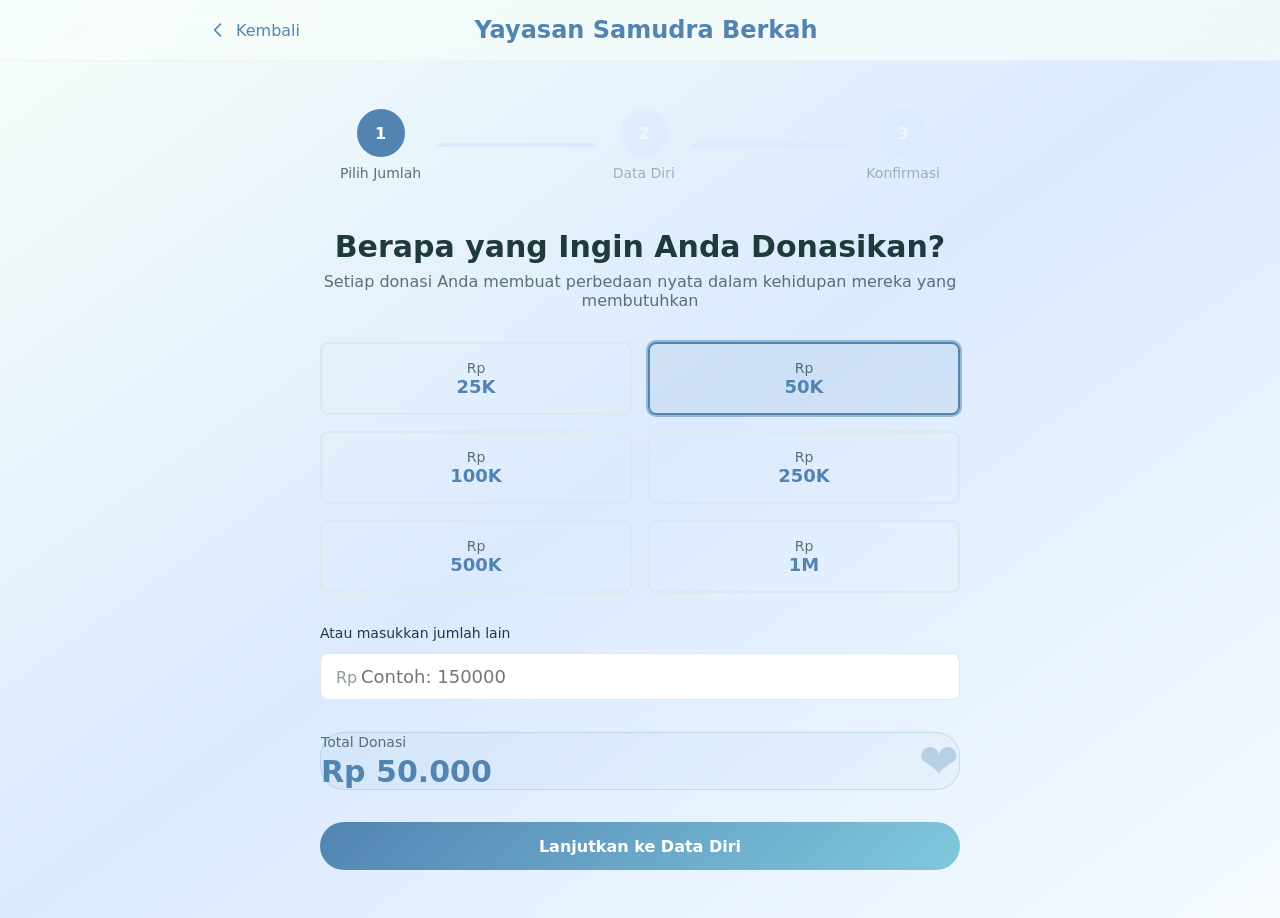
==== donate.html @ 676990eb "Add files via upload" ====
<!DOCTYPE html>
<html lang="id">
<head>
  <meta charset="UTF-8">
  <meta name="viewport" content="width=device-width, initial-scale=1.0">
  <meta name="description" content="Halaman donasi Yayasan Samudra Berkah">
  <meta name="theme-color" content="#5284b2">
  <title>Donasi - Yayasan Samudra Berkah</title>
  <link rel="stylesheet" href="css/styles.css">
  <link rel="stylesheet" href="css/animations.css">
  <style>
:root{
  --primary:#5284b2;
  --accent:#80c8dc;
  --secondary:#3b82f6;
  --background:#f7fef9;
  --foreground:#1f3a3a;
  --border:#e0e7eb;
  --muted:#dbeafe;
  --input:#ffffff;
}

/* reset */
*{
  box-sizing:border-box;
  margin:0;
  padding:0;
  font-family:system-ui,-apple-system,Segoe UI,Roboto,sans-serif;
}

/* animation */
@keyframes bounce{
  0%,100%{transform:translateY(0)}
  50%{transform:translateY(-10px)}
}

/* button active */
.amount-btn.active{
  background:rgba(82,132,178,0.1) !important;
  border-color:var(--primary) !important;
  box-shadow:0 0 0 2px rgba(82,132,178,0.4);
}

/* disabled button */
button:disabled{
  opacity:.5;
  cursor:not-allowed;
}
</style>
</head>
<body>
  <main style="min-height: 100vh; background: linear-gradient(to bottom right, var(--background), rgb(219, 234, 254), rgba(236, 248, 255, 0.5));">
    <!-- Header with back button -->
    <div style="position: sticky; top: 0; z-index: 40; border-bottom: 1px solid var(--border); border-color: rgba(224, 231, 235, 0.4); backdrop-filter: blur(12px); background-color: rgba(247, 254, 249, 0.7);">
      <div style="max-width: 56rem; margin: 0 auto; padding: 1rem; display: flex; align-items: center; justify-content: space-between;">
        <a href="index.html" style="display: flex; align-items: center; gap: 0.5rem; color: var(--primary); transition: color 0.3s ease; text-decoration: none;" onmouseover="this.style.color='var(--primary)'; this.style.opacity='0.8'" onmouseout="this.style.opacity='1'">
          <svg style="width: 20px; height: 20px;" fill="none" stroke="currentColor" viewBox="0 0 24 24">
            <path stroke-linecap="round" stroke-linejoin="round" stroke-width="2" d="M15 19l-7-7 7-7"></path>
          </svg>
          <span style="font-weight: 500;">Kembali</span>
        </a>
        <h1 style="font-size: 1.5rem; font-weight: 700; text-align: center; flex: 1; color: var(--primary);">Yayasan Samudra Berkah</h1>
        <div style="width: 80px;"></div>
      </div>
    </div>

    <div style="max-width: 42rem; margin: 0 auto; padding: 3rem 1rem;">
      <!-- Progress indicator -->
      <div style="margin-bottom: 3rem; display:flex; justify-content:center;">
        
        <div style="display:flex; align-items:center; max-width:600px; width:100%;">

          <div id="step1" style="display:flex; flex-direction:column; align-items:center; opacity:1;">
            <div style="width:48px; height:48px; border-radius:50%; display:flex; align-items:center; justify-content:center; font-weight:700; color:white; background:var(--primary);">
              1
            </div>
            <p style="font-size:0.875rem; margin-top:0.5rem; color:rgba(31,58,58,0.7);">
              Pilih Jumlah
            </p>
          </div>

          <div id="progress1" style="height:4px; flex:1; margin:0 1rem; background:var(--muted); border-radius:9999px;"></div>

          <div id="step2" style="display:flex; flex-direction:column; align-items:center; opacity:0.5;">
            <div style="width:48px; height:48px; border-radius:50%; display:flex; align-items:center; justify-content:center; font-weight:700; color:white; background:var(--muted);">
              2
            </div>
            <p style="font-size:0.875rem; margin-top:0.5rem; color:rgba(31,58,58,0.7);">
              Data Diri
            </p>
          </div>

          <div id="progress2" style="height:4px; flex:1; margin:0 1rem; background:var(--muted); border-radius:9999px;"></div>

          <div id="step3" style="display:flex; flex-direction:column; align-items:center; opacity:0.5;">
            <div style="width:48px; height:48px; border-radius:50%; display:flex; align-items:center; justify-content:center; font-weight:700; color:white; background:var(--muted);">
              3
            </div>
            <p style="font-size:0.875rem; margin-top:0.5rem; color:rgba(31,58,58,0.7);">
              Konfirmasi
            </p>
          </div>

        </div>

      </div>

      <!-- Step 1: Amount Selection -->
      <div id="amountStep" style="display: grid; grid-template-columns: 1fr; gap: 2rem;" class="fade-in">
        <div style="text-align: center;">
          <h2 style="font-size: 1.875rem; font-weight: 700; color: var(--foreground); margin-bottom: 0.5rem;">Berapa yang Ingin Anda Donasikan?</h2>
          <p style="color: rgba(31, 58, 58, 0.7);">Setiap donasi Anda membuat perbedaan nyata dalam kehidupan mereka yang membutuhkan</p>
        </div>

        <!-- Preset amounts -->
        <div style="display: grid; grid-template-columns: repeat(2, 1fr); gap: 1rem;" id="presetAmounts">
          <button class="amount-btn" data-amount="25000" onclick="selectAmount(25000)" style="padding: 1rem; border-radius: 0.5rem; border: 2px solid var(--border); background: transparent; transition: all 0.3s ease; cursor: pointer;" onmouseover="this.style.borderColor='var(--primary)'; this.style.boxShadow='0 10px 20px rgba(82, 132, 178, 0.1)'" onmouseout="if (!this.classList.contains('active')) { this.style.borderColor='var(--border)'; this.style.boxShadow='none'; }">
            <div style="font-size: 0.875rem; color: rgba(31, 58, 58, 0.7);">Rp</div>
            <div style="font-size: 1.125rem; font-weight: 700; color: var(--primary);">25K</div>
          </button>
          <button class="amount-btn" data-amount="50000" onclick="selectAmount(50000)" style="padding: 1rem; border-radius: 0.5rem; border: 2px solid var(--border); background: transparent; transition: all 0.3s ease; cursor: pointer;" onmouseover="this.style.borderColor='var(--primary)'; this.style.boxShadow='0 10px 20px rgba(82, 132, 178, 0.1)'" onmouseout="if (!this.classList.contains('active')) { this.style.borderColor='var(--border)'; this.style.boxShadow='none'; }">
            <div style="font-size: 0.875rem; color: rgba(31, 58, 58, 0.7);">Rp</div>
            <div style="font-size: 1.125rem; font-weight: 700; color: var(--primary);">50K</div>
          </button>
          <button class="amount-btn" data-amount="100000" onclick="selectAmount(100000)" style="padding: 1rem; border-radius: 0.5rem; border: 2px solid var(--border); background: transparent; transition: all 0.3s ease; cursor: pointer;" onmouseover="this.style.borderColor='var(--primary)'; this.style.boxShadow='0 10px 20px rgba(82, 132, 178, 0.1)'" onmouseout="if (!this.classList.contains('active')) { this.style.borderColor='var(--border)'; this.style.boxShadow='none'; }">
            <div style="font-size: 0.875rem; color: rgba(31, 58, 58, 0.7);">Rp</div>
            <div style="font-size: 1.125rem; font-weight: 700; color: var(--primary);">100K</div>
          </button>
          <button class="amount-btn" data-amount="250000" onclick="selectAmount(250000)" style="padding: 1rem; border-radius: 0.5rem; border: 2px solid var(--border); background: transparent; transition: all 0.3s ease; cursor: pointer;" onmouseover="this.style.borderColor='var(--primary)'; this.style.boxShadow='0 10px 20px rgba(82, 132, 178, 0.1)'" onmouseout="if (!this.classList.contains('active')) { this.style.borderColor='var(--border)'; this.style.boxShadow='none'; }">
            <div style="font-size: 0.875rem; color: rgba(31, 58, 58, 0.7);">Rp</div>
            <div style="font-size: 1.125rem; font-weight: 700; color: var(--primary);">250K</div>
          </button>
          <button class="amount-btn" data-amount="500000" onclick="selectAmount(500000)" style="padding: 1rem; border-radius: 0.5rem; border: 2px solid var(--border); background: transparent; transition: all 0.3s ease; cursor: pointer;" onmouseover="this.style.borderColor='var(--primary)'; this.style.boxShadow='0 10px 20px rgba(82, 132, 178, 0.1)'" onmouseout="if (!this.classList.contains('active')) { this.style.borderColor='var(--border)'; this.style.boxShadow='none'; }">
            <div style="font-size: 0.875rem; color: rgba(31, 58, 58, 0.7);">Rp</div>
            <div style="font-size: 1.125rem; font-weight: 700; color: var(--primary);">500K</div>
          </button>
          <button class="amount-btn" data-amount="1000000" onclick="selectAmount(1000000)" style="padding: 1rem; border-radius: 0.5rem; border: 2px solid var(--border); background: transparent; transition: all 0.3s ease; cursor: pointer;" onmouseover="this.style.borderColor='var(--primary)'; this.style.boxShadow='0 10px 20px rgba(82, 132, 178, 0.1)'" onmouseout="if (!this.classList.contains('active')) { this.style.borderColor='var(--border)'; this.style.boxShadow='none'; }">
            <div style="font-size: 0.875rem; color: rgba(31, 58, 58, 0.7);">Rp</div>
            <div style="font-size: 1.125rem; font-weight: 700; color: var(--primary);">1M</div>
          </button>
        </div>

        <!-- Custom amount -->
        <div style="display: grid; gap: 0.75rem;">
          <label style="display: block; font-size: 0.875rem; font-weight: 500; color: var(--foreground);">Atau masukkan jumlah lain</label>
          <div style="position: relative;">
            <span style="position: absolute; left: 1rem; top: 50%; transform: translateY(-50%); color: rgba(31, 58, 58, 0.5); font-weight: 500;">Rp</span>
            <input type="number" id="customAmount" placeholder="Contoh: 150000" style="width: 100%; padding-left: 2.5rem; padding-top: 0.75rem; padding-bottom: 0.75rem; padding-right: 1rem; border: 1px solid var(--border); border-radius: 0.5rem; font-size: 1.125rem; color: var(--foreground); background: var(--input); transition: border-color 0.3s ease;" onchange="selectCustomAmount()" oninput="selectCustomAmount()" onfocus="this.style.borderColor='var(--primary)'; this.style.boxShadow='0 0 0 2px rgba(82, 132, 178, 0.5)'" onblur="this.style.borderColor='var(--border)'; this.style.boxShadow='none'">
          </div>
        </div>

        <!-- Summary card -->
        <div class="card-glass p-6" style="border: 1px solid rgba(82, 132, 178, 0.2); background: linear-gradient(135deg, rgba(82, 132, 178, 0.05), rgba(128, 200, 220, 0.05)); border-radius: 1.5rem;">
          <div style="display: flex; align-items: center; justify-content: space-between;">
            <div>
              <p style="font-size: 0.875rem; color: rgba(31, 58, 58, 0.7); margin-bottom: 0.25rem;">Total Donasi</p>
              <p id="totalAmount" style="font-size: 1.875rem; font-weight: 700; color: var(--primary);">Rp 50.000</p>
            </div>
            <div style="font-size: 3rem; color: rgba(82, 132, 178, 0.3);">❤️</div>
          </div>
        </div>

        <button onclick="proceedToInfo()" id="proceedBtn" style="width: 100%; height: 48px; font-size: 1rem; font-weight: 600; padding: 0.75rem 1.5rem; background: linear-gradient(135deg, var(--primary), var(--accent)); color: white; border: none; border-radius: 9999px; cursor: pointer; transition: all 0.3s ease;" onmouseover="this.style.boxShadow='0 15px 30px rgba(82, 132, 178, 0.3)'" onmouseout="this.style.boxShadow='0 10px 20px rgba(82, 132, 178, 0.2)'">
          Lanjutkan ke Data Diri
        </button>
      </div>

      <!-- Step 2: Donor Information -->
      <div id="infoStep" style="display: none; grid-template-columns: 1fr; gap: 2rem;" class="fade-in">
        <div style="text-align: center;">
          <h2 style="font-size: 1.875rem; font-weight: 700; color: var(--foreground); margin-bottom: 0.5rem;">Data Diri Anda</h2>
          <p style="color: rgba(31, 58, 58, 0.7);">Informasi ini membantu kami menghubungi dan memberikan tanda terima kasih</p>
        </div>

        <form id="donorForm" style="display: grid; gap: 1.25rem;" onsubmit="submitDonation(event)">
          <div>
            <label style="display: block; font-size: 0.875rem; font-weight: 500; color: var(--foreground); margin-bottom: 0.5rem;">Nama Lengkap *</label>
            <input type="text" id="donorName" required placeholder="Nama Anda" style="width: 100%; padding: 0.75rem 1rem; border: 1px solid var(--border); border-radius: 0.5rem; font-size: 1rem; color: var(--foreground); background: var(--input); transition: border-color 0.3s ease;" onfocus="this.style.borderColor='var(--primary)'; this.style.boxShadow='0 0 0 2px rgba(82, 132, 178, 0.5)'" onblur="this.style.borderColor='var(--border)'; this.style.boxShadow='none'">
          </div>

          <div>
            <label style="display: block; font-size: 0.875rem; font-weight: 500; color: var(--foreground); margin-bottom: 0.5rem;">Email *</label>
            <input type="email" id="donorEmail" required placeholder="email@example.com" style="width: 100%; padding: 0.75rem 1rem; border: 1px solid var(--border); border-radius: 0.5rem; font-size: 1rem; color: var(--foreground); background: var(--input); transition: border-color 0.3s ease;" onfocus="this.style.borderColor='var(--primary)'; this.style.boxShadow='0 0 0 2px rgba(82, 132, 178, 0.5)'" onblur="this.style.borderColor='var(--border)'; this.style.boxShadow='none'">
          </div>

          <div>
            <label style="display: block; font-size: 0.875rem; font-weight: 500; color: var(--foreground); margin-bottom: 0.5rem;">Nomor Telepon</label>
            <input type="tel" id="donorPhone" placeholder="62812345678" style="width: 100%; padding: 0.75rem 1rem; border: 1px solid var(--border); border-radius: 0.5rem; font-size: 1rem; color: var(--foreground); background: var(--input); transition: border-color 0.3s ease;" onfocus="this.style.borderColor='var(--primary)'; this.style.boxShadow='0 0 0 2px rgba(82, 132, 178, 0.5)'" onblur="this.style.borderColor='var(--border)'; this.style.boxShadow='none'">
          </div>

          <div>
            <label style="display: block; font-size: 0.875rem; font-weight: 500; color: var(--foreground); margin-bottom: 0.5rem;">Pesan (Opsional)</label>
            <textarea id="donorMessage" placeholder="Berikan pesan dukungan Anda..." style="width: 100%; padding: 0.75rem 1rem; border: 1px solid var(--border); border-radius: 0.5rem; font-size: 1rem; color: var(--foreground); background: var(--input); transition: border-color 0.3s ease; font-family: inherit; resize: vertical;" rows="4" onfocus="this.style.borderColor='var(--primary)'; this.style.boxShadow='0 0 0 2px rgba(82, 132, 178, 0.5)'" onblur="this.style.borderColor='var(--border)'; this.style.boxShadow='none'"></textarea>
          </div>

          <!-- Summary before submission -->
          <div class="card-glass p-4" style="border: 1px solid rgba(82, 132, 178, 0.2); background: linear-gradient(135deg, rgba(82, 132, 178, 0.05), rgba(128, 200, 220, 0.05)); border-radius: 1.5rem;">
            <div style="display: grid; gap: 0.5rem;">
              <div style="display: flex; justify-content: space-between; font-size: 0.875rem;">
                <span style="color: rgba(31, 58, 58, 0.7);">Jumlah Donasi:</span>
                <span id="summaryAmount" style="font-weight: 700; color: var(--primary);">Rp 50.000</span>
              </div>
              <div style="display: flex; justify-content: space-between; font-size: 0.875rem;">
                <span style="color: rgba(31, 58, 58, 0.7);">Nama:</span>
                <span id="summaryName" style="font-weight: 600; color: var(--foreground);">-</span>
              </div>
              <div style="display: flex; justify-content: space-between; font-size: 0.875rem;">
                <span style="color: rgba(31, 58, 58, 0.7);">Email:</span>
                <span id="summaryEmail" style="font-weight: 600; color: var(--foreground); text-align: right;">-</span>
              </div>
            </div>
          </div>

          <div style="display: grid; grid-template-columns: repeat(2, 1fr); gap: 0.75rem;">
            <button type="button" onclick="goBackToAmount()" style="padding: 0.75rem 1rem; border: 2px solid var(--primary); color: var(--primary); background: transparent; border-radius: 9999px; font-weight: 600; cursor: pointer; transition: all 0.3s ease;" onmouseover="this.style.backgroundColor='var(--primary)'; this.style.color='white'" onmouseout="this.style.backgroundColor='transparent'; this.style.color='var(--primary)'">
              Kembali
            </button>
            <button type="submit" style="padding: 0.75rem 1rem; background: linear-gradient(135deg, var(--primary), var(--accent)); color: white; border: none; border-radius: 9999px; font-weight: 600; font-size: 1rem; cursor: pointer; transition: all 0.3s ease;" onmouseover="this.style.boxShadow='0 15px 30px rgba(82, 132, 178, 0.3)'" onmouseout="this.style.boxShadow='0 10px 20px rgba(82, 132, 178, 0.2)'">
              Konfirmasi Donasi
            </button>
          </div>
        </form>
      </div>

      <!-- Step 3: Success -->
      <div id="successStep" style="display: none; grid-template-columns: 1fr; gap: 2rem; text-align: center;" class="fade-in">
        <div style="display: flex; justify-content: center; margin-bottom: 1.5rem;">
          <div style="position: relative;">
            <div style="width: 80px; height: 80px; background: linear-gradient(135deg, #4ade80, #10b981); border-radius: 50%; display: flex; align-items: center; justify-content: center; animation: bounce 1s infinite;">
              <svg style="width: 48px; height: 48px; color: white;" fill="none" stroke="currentColor" viewBox="0 0 24 24">
                <path stroke-linecap="round" stroke-linejoin="round" stroke-width="2" d="M9 12l2 2 4-4m6 2a9 9 0 11-18 0 9 9 0 0118 0z"></path>
              </svg>
            </div>
          </div>
        </div>

        <div>
          <h2 style="font-size: 1.875rem; font-weight: 700; color: var(--foreground); margin-bottom: 0.75rem;">Terima Kasih!</h2>
          <p style="font-size: 1.125rem; color: rgba(31, 58, 58, 0.7); margin-bottom: 1rem;">
            Donasi Anda sebesar <span id="successAmount" style="font-weight: 700; color: var(--primary);">Rp 50.000</span>
          </p>
          <p style="color: rgba(31, 58, 58, 0.6);">
            telah diterima dengan baik. Kami sangat menghargai kontribusi Anda untuk membantu sesama.
          </p>
        </div>

        <div class="card-glass p-6" style="border: 1px solid rgba(82, 132, 178, 0.2); background: linear-gradient(135deg, rgba(82, 132, 178, 0.05), rgba(128, 200, 220, 0.05)); border-radius: 1.5rem; text-align: left;">
          <div style="display: grid; gap: 0.75rem;">
            <div>
              <p style="font-size: 0.875rem; color: rgba(31, 58, 58, 0.7); margin-bottom: 0.25rem;">Penerima Donasi</p>
              <p id="successName" style="font-weight: 600; color: var(--foreground);">-</p>
            </div>
            <div>
              <p style="font-size: 0.875rem; color: rgba(31, 58, 58, 0.7); margin-bottom: 0.25rem;">Tanda Terima akan Dikirim ke</p>
              <p id="successEmail" style="font-weight: 600; color: var(--foreground);">-</p>
            </div>
            <div id="successMessageBox" style="display: none;">
              <p style="font-size: 0.875rem; color: rgba(31, 58, 58, 0.7); margin-bottom: 0.25rem;">Pesan Anda</p>
              <p id="successMessage" style="color: var(--foreground); font-style: italic;">-</p>
            </div>
          </div>
        </div>

        <div style="background: rgb(219, 234, 254); border: 1px solid rgb(191, 219, 254); border-radius: 0.5rem; padding: 1rem; text-align: left;">
          <p style="font-size: 0.875rem; color: rgb(30, 58, 82);">
            <span style="font-weight: 600;">Informasi Penting:</span> Proses verifikasi donasi Anda akan selesai dalam 24 jam. Anda akan menerima email konfirmasi dengan nomor referensi dan riwayat penggunaan dana.
          </p>
        </div>

        <div style="display: grid; grid-template-columns: repeat(auto-fit, minmax(200px, 1fr)); gap: 0.75rem;">
          <a href="index.html" style="padding: 0.75rem 1.5rem; border: 2px solid var(--primary); color: var(--primary); background: transparent; border-radius: 9999px; font-weight: 600; cursor: pointer; transition: all 0.3s ease; text-decoration: none; text-align: center; display: inline-block;" onmouseover="this.style.backgroundColor='var(--primary)'; this.style.color='white'" onmouseout="this.style.backgroundColor='transparent'; this.style.color='var(--primary)'">
            Kembali ke Beranda
          </a>
          <button style="padding: 0.75rem 1.5rem; background: linear-gradient(135deg, var(--primary), var(--accent)); color: white; border: none; border-radius: 9999px; font-weight: 600; cursor: pointer; transition: all 0.3s ease;" onmouseover="this.style.boxShadow='0 15px 30px rgba(82, 132, 178, 0.3)'" onmouseout="this.style.boxShadow='0 10px 20px rgba(82, 132, 178, 0.2)'">
            Bagikan Donasi Anda
          </button>
        </div>
      </div>
    </div>
  </main>

  <script>
    let currentStep = 'amount';
    let selectedAmount = 50000;

    function selectAmount(amount) {
      selectedAmount = amount;
      document.getElementById('customAmount').value = '';
      updateAmountDisplay();
      updateActiveButton();
    }

    function selectCustomAmount(){
      const val = document.getElementById('customAmount').value;

      if(val && parseInt(val) > 0){
        selectedAmount = parseInt(val);
        updateAmountDisplay();
        updateActiveButton();
      }
    }

    function updateAmountDisplay() {
      document.getElementById('totalAmount').textContent = `Rp ${selectedAmount.toLocaleString('id-ID')}`;
      document.getElementById('summaryAmount').textContent = `Rp ${selectedAmount.toLocaleString('id-ID')}`;
      document.getElementById('proceedBtn').disabled = selectedAmount <= 0;
    }

    function updateActiveButton() {
      document.querySelectorAll('.amount-btn').forEach(btn => {
        btn.classList.remove('active');
        btn.style.backgroundColor = 'transparent';
        btn.style.borderColor = 'var(--border)';
        if (parseInt(btn.dataset.amount) === selectedAmount) {
          btn.classList.add('active');
          btn.style.backgroundColor = 'rgba(82, 132, 178, 0.1)';
          btn.style.borderColor = 'var(--primary)';
          btn.style.boxShadow = '0 0 0 2px rgba(82, 132, 178, 0.5)';
        }
      });
    }

    function proceedToInfo(){

      if(!selectedAmount || selectedAmount <= 0){
        alert("Masukkan jumlah donasi terlebih dahulu");
        return;
      }

      document.getElementById('amountStep').style.display='none';
      document.getElementById('infoStep').style.display='grid';

      document.getElementById('step2').style.opacity='1';
      document.getElementById('progress1').style.backgroundColor='var(--primary)';

      window.scrollTo({top:0,behavior:'smooth'});
    }

    function goBackToAmount() {
      // Update progress
      document.getElementById('step2').style.opacity = '0.5';
      document.getElementById('step3').style.opacity = '0.5';
      document.getElementById('progress1').style.backgroundColor = 'var(--muted)';
      document.getElementById('progress2').style.backgroundColor = 'var(--muted)';
      
      // Switch steps
      document.getElementById('amountStep').style.display = 'grid';
      document.getElementById('infoStep').style.display = 'none';
      currentStep = 'amount';
      
      // Scroll to top
      window.scrollTo(0, 0);
    }

    function submitDonation(e) {
      e.preventDefault();
      
      const name = document.getElementById('donorName').value;
      const email = document.getElementById('donorEmail').value;
      const phone = document.getElementById('donorPhone').value;
      const message = document.getElementById('donorMessage').value;
      
      if (name && email) {
        // Update progress
        document.getElementById('step2').style.opacity = '1';
        document.getElementById('step3').style.opacity = '1';
        document.getElementById('progress2').style.backgroundColor = 'var(--primary)';
        
        // Update success screen
        document.getElementById('successAmount').textContent = `Rp ${selectedAmount.toLocaleString('id-ID')}`;
        document.getElementById('successName').textContent = name;
        document.getElementById('successEmail').textContent = email;
        
        if (message) {
          document.getElementById('successMessageBox').style.display = 'block';
          document.getElementById('successMessage').textContent = `"${message}"`;
        }
        
        // Switch steps
        document.getElementById('infoStep').style.display = 'none';
        document.getElementById('successStep').style.display = 'grid';
        currentStep = 'success';

        setTimeout(resetForm,10000);
        
        // Scroll to top
        window.scrollTo(0, 0);
      }
    }

    function resetForm() {
      // Reset form fields
      document.getElementById('donorForm').reset();
      document.getElementById('donorName').value = '';
      document.getElementById('donorEmail').value = '';
      document.getElementById('donorPhone').value = '';
      document.getElementById('donorMessage').value = '';
      
      // Reset amount
      selectedAmount = 50000;
      
      // Reset progress
      document.getElementById('step1').style.opacity = '1';
      document.getElementById('step2').style.opacity = '0.5';
      document.getElementById('step3').style.opacity = '0.5';
      document.getElementById('progress1').style.backgroundColor = 'var(--muted)';
      document.getElementById('progress2').style.backgroundColor = 'var(--muted)';
      
      // Switch to amount step
      document.getElementById('amountStep').style.display = 'grid';
      document.getElementById('infoStep').style.display = 'none';
      document.getElementById('successStep').style.display = 'none';
      currentStep = 'amount';
      
      updateAmountDisplay();
      updateActiveButton();
    }

    // Initialize
    updateAmountDisplay();
    updateActiveButton();

    // Form input updates
    document.getElementById('donorName').addEventListener('input', function() {
      document.getElementById('summaryName').textContent = this.value || '-';
    });

    document.getElementById('donorEmail').addEventListener('input', function() {
      document.getElementById('summaryEmail').textContent = this.value || '-';
    });
  </script>
</body>
</html>
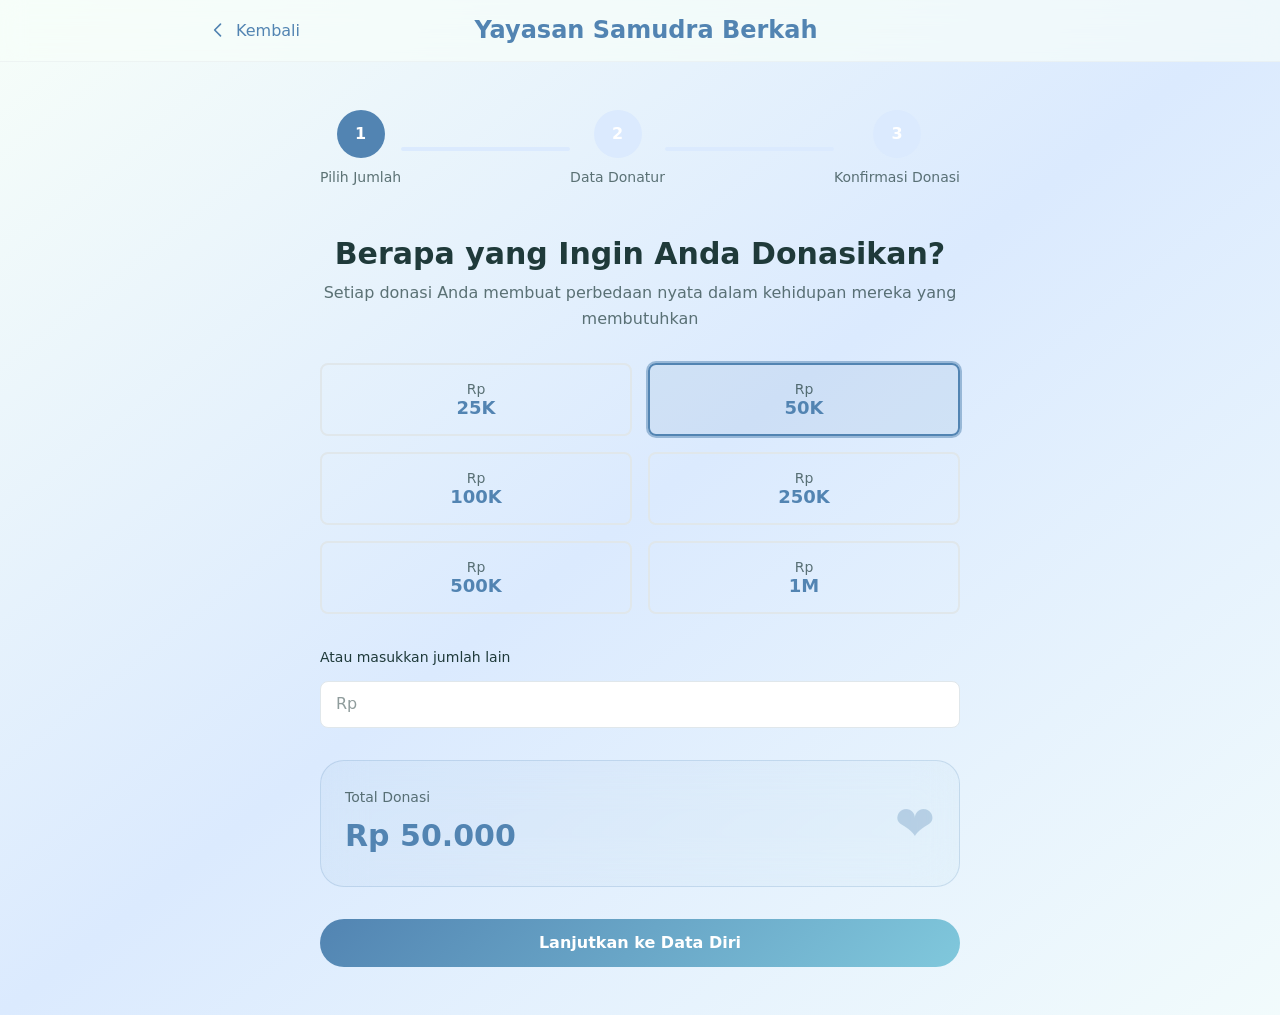
==== commit 3f0baaab: "Update donate.html" ====
--- a/donate.html
+++ b/donate.html
@@ -65,45 +65,54 @@
     </div>
 
     <div style="max-width: 42rem; margin: 0 auto; padding: 3rem 1rem;">
-      <!-- Progress indicator -->
-      <div style="margin-bottom: 3rem; display:flex; justify-content:center;">
-        
-        <div style="display:flex; align-items:center; max-width:600px; width:100%;">
-
-          <div id="step1" style="display:flex; flex-direction:column; align-items:center; opacity:1;">
-            <div style="width:48px; height:48px; border-radius:50%; display:flex; align-items:center; justify-content:center; font-weight:700; color:white; background:var(--primary);">
-              1
-            </div>
-            <p style="font-size:0.875rem; margin-top:0.5rem; color:rgba(31,58,58,0.7);">
-              Pilih Jumlah
-            </p>
-          </div>
-
-          <div id="progress1" style="height:4px; flex:1; margin:0 1rem; background:var(--muted); border-radius:9999px;"></div>
-
-          <div id="step2" style="display:flex; flex-direction:column; align-items:center; opacity:0.5;">
-            <div style="width:48px; height:48px; border-radius:50%; display:flex; align-items:center; justify-content:center; font-weight:700; color:white; background:var(--muted);">
-              2
-            </div>
-            <p style="font-size:0.875rem; margin-top:0.5rem; color:rgba(31,58,58,0.7);">
-              Data Diri
-            </p>
-          </div>
-
-          <div id="progress2" style="height:4px; flex:1; margin:0 1rem; background:var(--muted); border-radius:9999px;"></div>
-
-          <div id="step3" style="display:flex; flex-direction:column; align-items:center; opacity:0.5;">
-            <div style="width:48px; height:48px; border-radius:50%; display:flex; align-items:center; justify-content:center; font-weight:700; color:white; background:var(--muted);">
-              3
-            </div>
-            <p style="font-size:0.875rem; margin-top:0.5rem; color:rgba(31,58,58,0.7);">
-              Konfirmasi
-            </p>
-          </div>
-
-        </div>
-
-      </div>
+<!-- Progress indicator -->
+<div style="margin-bottom:3rem; display:flex; justify-content:center;">
+
+  <div style="max-width:700px; width:100%;">
+
+    <div style="display:grid; grid-template-columns:auto 1fr auto 1fr auto; align-items:center; text-align:center;">
+
+      <!-- Step 1 -->
+      <div>
+        <div id="step1" style="width:48px;height:48px;border-radius:50%;display:flex;align-items:center;justify-content:center;font-weight:700;color:white;background:var(--primary);margin:auto;">
+          1
+        </div>
+        <p style="font-size:0.875rem;margin-top:0.5rem;color:rgba(31,58,58,0.7);">
+          Pilih Jumlah
+        </p>
+      </div>
+
+      <!-- Line -->
+      <div id="progress1" style="height:4px;background:var(--muted);border-radius:9999px;"></div>
+
+      <!-- Step 2 -->
+      <div>
+        <div id="step2" style="width:48px;height:48px;border-radius:50%;display:flex;align-items:center;justify-content:center;font-weight:700;color:white;background:var(--muted);margin:auto;">
+          2
+        </div>
+        <p style="font-size:0.875rem;margin-top:0.5rem;color:rgba(31,58,58,0.7);">
+          Data Donatur
+        </p>
+      </div>
+
+      <!-- Line -->
+      <div id="progress2" style="height:4px;background:var(--muted);border-radius:9999px;"></div>
+
+      <!-- Step 3 -->
+      <div>
+        <div id="step3" style="width:48px;height:48px;border-radius:50%;display:flex;align-items:center;justify-content:center;font-weight:700;color:white;background:var(--muted);margin:auto;">
+          3
+        </div>
+        <p style="font-size:0.875rem;margin-top:0.5rem;color:rgba(31,58,58,0.7);">
+          Konfirmasi Donasi
+        </p>
+      </div>
+
+    </div>
+
+  </div>
+
+</div>
 
       <!-- Step 1: Amount Selection -->
       <div id="amountStep" style="display: grid; grid-template-columns: 1fr; gap: 2rem;" class="fade-in">
@@ -330,8 +339,9 @@
       document.getElementById('amountStep').style.display='none';
       document.getElementById('infoStep').style.display='grid';
 
-      document.getElementById('step2').style.opacity='1';
-      document.getElementById('progress1').style.backgroundColor='var(--primary)';
+      // ubah warna step
+      document.getElementById('step2').style.background='var(--primary)';
+      document.getElementById('progress1').style.background='var(--primary)';
 
       window.scrollTo({top:0,behavior:'smooth'});
     }
@@ -362,9 +372,11 @@
       
       if (name && email) {
         // Update progress
-        document.getElementById('step2').style.opacity = '1';
-        document.getElementById('step3').style.opacity = '1';
-        document.getElementById('progress2').style.backgroundColor = 'var(--primary)';
+        document.getElementById('step2').style.background = 'var(--primary)';
+        document.getElementById('step3').style.background = 'var(--primary)';
+
+        document.getElementById('progress1').style.background = 'var(--primary)';
+        document.getElementById('progress2').style.background = 'var(--primary)';
         
         // Update success screen
         document.getElementById('successAmount').textContent = `Rp ${selectedAmount.toLocaleString('id-ID')}`;
@@ -380,8 +392,6 @@
         document.getElementById('infoStep').style.display = 'none';
         document.getElementById('successStep').style.display = 'grid';
         currentStep = 'success';
-
-        setTimeout(resetForm,10000);
         
         // Scroll to top
         window.scrollTo(0, 0);
--- a/css/styles.css
+++ b/css/styles.css
@@ -0,0 +1,766 @@
+:root {
+  --background: #f7fef9;
+  --foreground: #1f3a3a;
+  --card: #ffffff;
+  --card-foreground: #1f3a3a;
+  --primary: #5284b2;
+  --primary-foreground: #f7fef9;
+  --secondary: #8cb0ce;
+  --secondary-foreground: #ffffff;
+  --muted: #eaf1f5;
+  --muted-foreground: #5a7a7a;
+  --accent: #80c8dc;
+  --accent-foreground: #f7fef9;
+  --border: #e0e7eb;
+  --input: #f2f7fb;
+  --ring: #5284b2;
+}
+
+* {
+  margin: 0;
+  padding: 0;
+  box-sizing: border-box;
+}
+
+html {
+  scroll-behavior: smooth;
+}
+
+body {
+  font-family: -apple-system, BlinkMacSystemFont, 'Segoe UI', Roboto, Oxygen, Ubuntu, Cantarell, sans-serif;
+  background-color: var(--background);
+  color: var(--foreground);
+  line-height: 1.6;
+  min-height:100vh;
+  display:flex;
+  flex-direction:column;
+}
+
+/* Animations */
+@keyframes wave {
+  0%, 100% {
+    d: path('M0,100 Q25,80 50,100 T100,100 L100,120 Q75,100 50,120 T0,120 Z');
+  }
+  50% {
+    d: path('M0,90 Q25,70 50,90 T100,90 L100,130 Q75,110 50,130 T0,130 Z');
+  }
+}
+
+@keyframes float {
+  0%, 100% {
+    transform: translateY(0px);
+  }
+  50% {
+    transform: translateY(-20px);
+  }
+}
+
+@keyframes fadeIn {
+  from {
+    opacity: 0;
+    transform: translateY(30px);
+  }
+  to {
+    opacity: 1;
+    transform: translateY(0);
+  }
+}
+
+@keyframes slideUp {
+  from {
+    opacity: 0;
+    transform: translateY(60px);
+  }
+  to {
+    opacity: 1;
+    transform: translateY(0);
+  }
+}
+
+@keyframes counterAnimate {
+  0% {
+    opacity: 0;
+    transform: scale(0.5);
+  }
+  100% {
+    opacity: 1;
+    transform: scale(1);
+  }
+}
+
+@keyframes pulse {
+  0%, 100% {
+    opacity: 1;
+  }
+  50% {
+    opacity: 0.5;
+  }
+}
+
+@keyframes bounce {
+  0%, 100% {
+    transform: translateY(0);
+  }
+  50% {
+    transform: translateY(-10px);
+  }
+}
+
+.fade-in {
+  animation: fadeIn 0.8s ease-out;
+}
+
+.slide-up {
+  animation: slideUp 0.8s ease-out;
+}
+
+.counter-animate {
+  animation: counterAnimate 0.6s ease-out;
+}
+
+.animate-pulse {
+  animation: pulse 2s cubic-bezier(0.4, 0, 0.6, 1) infinite;
+}
+
+.animate-bounce {
+  animation: bounce 1s infinite;
+}
+
+/* Utility Classes */
+.text-balance {
+  text-wrap: balance;
+}
+
+.line-clamp-2 {
+  display: -webkit-box;
+  -webkit-line-clamp: 2;
+  -webkit-box-orient: vertical;
+  overflow: hidden;
+}
+
+.line-clamp-3 {
+  display: -webkit-box;
+  -webkit-line-clamp: 3;
+  -webkit-box-orient: vertical;
+  overflow: hidden;
+}
+
+/* Layout helpers */
+.container {
+  max-width: 1280px;
+  margin: 0 auto;
+  padding: 0 1rem;
+}
+
+.flex {
+  display: flex;
+}
+
+.items-center {
+  align-items: center;
+}
+
+.justify-between {
+  justify-content: space-between;
+}
+
+.justify-center {
+  justify-content: center;
+}
+
+.gap-2 { gap: 0.5rem; }
+.gap-3 { gap: 0.75rem; }
+.gap-4 { gap: 1rem; }
+.gap-6 { gap: 1.5rem; }
+.gap-8 { gap: 2rem; }
+.gap-12 { gap: 3rem; }
+
+.mb-2 { margin-bottom: 0.5rem; }
+.mb-3 { margin-bottom: 0.75rem; }
+.mb-4 { margin-bottom: 1rem; }
+.mb-6 { margin-bottom: 1.5rem; }
+.mb-8 { margin-bottom: 2rem; }
+.mb-12 { margin-bottom: 3rem; }
+.mb-16 { margin-bottom: 4rem; }
+
+.mt-2 { margin-top: 0.5rem; }
+.mt-4 { margin-top: 1rem; }
+.mt-8 { margin-bottom: 2rem; }
+.mt-16 { margin-top: 4rem; }
+
+.pt-8 { padding-top: 2rem; }
+.pt-12 { padding-top: 3rem; }
+
+.p-4 { padding: 1rem; }
+.p-6 { padding: 1.5rem; }
+.p-8 { padding: 2rem; }
+
+.px-4 { padding-left: 1rem; padding-right: 1rem; }
+.px-6 { padding-left: 1.5rem; padding-right: 1.5rem; }
+.px-8 { padding-left: 2rem; padding-right: 2rem; }
+.px-10 { padding-left: 2.5rem; padding-right: 2.5rem; }
+
+.py-2 { padding-top: 0.5rem; padding-bottom: 0.5rem; }
+.py-3 { padding-top: 0.75rem; padding-bottom: 0.75rem; }
+.py-4 { padding-top: 1rem; padding-bottom: 1rem; }
+.py-6 { padding-top: 1.5rem; padding-bottom: 1.5rem; }
+.py-12 { padding-top: 3rem; padding-bottom: 3rem; }
+
+.sm\:px-6 { padding-left: 1.5rem; padding-right: 1.5rem; }
+.lg\:px-8 { padding-left: 2rem; padding-right: 2rem; }
+
+/* Responsive padding */
+@media (min-width: 640px) {
+  .sm\:py-20 { padding-top: 5rem; padding-bottom: 5rem; }
+  .sm\:py-28 { padding-top: 7rem; padding-bottom: 7rem; }
+  .sm\:p-12 { padding: 3rem; }
+  .sm\:text-lg { font-size: 1.125rem; }
+  .sm\:text-xl { font-size: 1.25rem; }
+  .sm\:text-2xl { font-size: 1.5rem; }
+  .sm\:text-5xl { font-size: 3rem; }
+  .sm\:text-6xl { font-size: 3.75rem; }
+  .sm\:h-80 { height: 20rem; }
+  .sm\:flex-row { flex-direction: row; }
+  .sm\:grid-cols-2 { display: grid; grid-template-columns: repeat(2, 1fr); }
+  .sm\:grid-cols-2.gap-6 { display: grid; grid-template-columns: repeat(2, 1fr); gap: 1.5rem; }
+  .sm\:gap-4 { gap: 1rem; }
+}
+
+@media (min-width: 768px) {
+  .md\:grid-cols-2 { display: grid; grid-template-columns: repeat(2, 1fr); }
+  .md\:grid-cols-3 { display: grid; grid-template-columns: repeat(3, 1fr); }
+  .md\:grid-cols-4 { display: grid; grid-template-columns: repeat(4, 1fr); }
+  .md\:p-6 { padding: 1.5rem; }
+  .md\:pt-0 { padding-top: 0; }
+}
+
+@media (min-width: 1024px) {
+  .lg\:grid-cols-3 { display: grid; grid-template-columns: repeat(3, 1fr); }
+  .lg\:grid-cols-4 { display: grid; grid-template-columns: repeat(4, 1fr); }
+  .lg\:text-7xl { font-size: 4.5rem; }
+  .lg\:text-6xl { font-size: 3.75rem; }
+  .lg\:px-8 { padding-left: 2rem; padding-right: 2rem; }
+}
+
+/* Typography */
+h1, h2, h3, h4, h5, h6 {
+  font-weight: 700;
+  line-height: 1.2;
+}
+
+h2 {
+  font-size: 2.25rem;
+}
+
+@media (min-width: 640px) {
+  h2 {
+    font-size: 3rem;
+  }
+}
+
+h3 {
+  font-size: 1.25rem;
+}
+
+h4 {
+  font-size: 1.125rem;
+}
+
+a {
+  color: inherit;
+  text-decoration: none;
+  transition: color 0.3s ease;
+}
+
+button {
+  font-family: inherit;
+  cursor: pointer;
+  border: none;
+  transition: all 0.3s ease;
+}
+
+input, textarea {
+  font-family: inherit;
+  color: var(--foreground);
+}
+
+/* Main content */
+main {
+  min-height: 100vh;
+  background: linear-gradient(to bottom, var(--background), rgb(219, 234, 254), var(--background));
+  overflow: hidden;
+  flex: 1;
+}
+
+/* Header */
+header {
+  position: fixed;
+  top: 0;
+  left: 0;
+  right: 0;
+  z-index: 50;
+  transition: all 0.3s ease;
+}
+
+header.scrolled {
+  background-color: rgba(255, 255, 255, 0.8);
+  backdrop-filter: blur(12px);
+  box-shadow: 0 10px 30px rgba(0, 0, 0, 0.1);
+}
+
+nav {
+  max-width: 1280px;
+  margin: 0 auto;
+  padding: 1rem;
+  display: flex;
+  justify-content: space-between;
+  align-items: center;
+  height: 60px;
+}
+
+nav > div:first-child {
+  display: flex;
+  align-items: center;
+  gap: 0.5rem;
+}
+
+.logo-circle {
+  width: 40px;
+  height: 40px;
+  border-radius: 50%;
+  background: linear-gradient(135deg, var(--primary), var(--accent));
+  display: flex;
+  align-items: center;
+  justify-content: center;
+  color: white;
+  font-weight: 700;
+  font-size: 1rem;
+}
+
+.logo-text {
+  font-size: 1.25rem;
+  font-weight: 700;
+  color: var(--primary);
+  display: none;
+}
+
+@media (min-width: 640px) {
+  .logo-text {
+    display: inline;
+  }
+}
+
+nav > div:last-child {
+  display: flex;
+  gap: 1.5rem;
+  align-items: center;
+}
+
+nav a {
+  font-size: 0.875rem;
+  color: var(--foreground);
+}
+
+nav a:hover {
+  color: var(--primary);
+}
+
+nav .donate-btn {
+  padding: 0.5rem 1.5rem;
+  background-color: var(--primary);
+  color: var(--primary-foreground);
+  border-radius: 9999px;
+  font-weight: 500;
+  font-size: 0.875rem;
+  box-shadow: 0 4px 12px rgba(82, 132, 178, 0.2);
+  transition: all 0.3s ease;
+}
+
+nav .donate-btn:hover {
+  box-shadow: 0 8px 20px rgba(82, 132, 178, 0.3);
+}
+
+/* Sections */
+section {
+  position: relative;
+}
+
+.py-20 { padding-top: 5rem; padding-bottom: 5rem; }
+.py-28 { padding-top: 7rem; padding-bottom: 7rem; }
+
+.px-4 { padding-left: 1rem; padding-right: 1rem; }
+
+/* Grid */
+.grid {
+  display: grid;
+}
+
+.gap-4 { gap: 1rem; }
+.gap-6 { gap: 1.5rem; }
+
+/* Cards */
+.card {
+  background-color: var(--card);
+  border: 1px solid var(--border);
+  border-radius: 1.5rem;
+  transition: all 0.3s ease;
+}
+
+.card-glass {
+  background: rgba(255, 255, 255, 0.4);
+  backdrop-filter: blur(20px);
+  border: 1px solid rgba(255, 255, 255, 0.6);
+  border-radius: 1.5rem;
+  transition: all 0.3s ease;
+}
+
+.card-glass:hover {
+  background: rgba(255, 255, 255, 0.6);
+  border-color: rgba(82, 132, 178, 0.4);
+  box-shadow: 0 20px 40px rgba(0, 0, 0, 0.1);
+}
+
+/* Buttons */
+.btn {
+  padding: 0.75rem 1.5rem;
+  border-radius: 9999px;
+  font-weight: 600;
+  font-size: 1rem;
+  transition: all 0.3s ease;
+  border: 2px solid transparent;
+}
+
+.btn-primary {
+  background: linear-gradient(135deg, var(--primary), var(--accent));
+  color: white;
+}
+
+.btn-primary:hover {
+  box-shadow: 0 12px 30px rgba(82, 132, 178, 0.3);
+  transform: scale(1.05);
+}
+
+.btn-outline {
+  border: 2px solid var(--primary);
+  color: var(--primary);
+  background: transparent;
+}
+
+.btn-outline:hover {
+  background-color: var(--primary);
+  color: white;
+}
+
+/* Progress bar */
+.progress-bar {
+  width: 100%;
+  height: 0.5rem;
+  background-color: #e5e7eb;
+  border-radius: 9999px;
+  overflow: hidden;
+}
+
+.progress-fill {
+  height: 100%;
+  background: linear-gradient(90deg, var(--primary), var(--accent));
+  border-radius: 9999px;
+  transition: width 1s ease;
+}
+
+/* Max width */
+.max-w-6xl {
+  max-width: 72rem;
+}
+
+.max-w-4xl {
+  max-width: 56rem;
+}
+
+.max-w-2xl {
+  max-width: 42rem;
+}
+
+/* Visibility */
+.relative { position: relative; }
+.absolute { position: absolute; }
+.inset-0 { top: 0; right: 0; bottom: 0; left: 0; }
+
+/* Overflow */
+.overflow-hidden { overflow: hidden; }
+.overflow-visible { overflow: visible; }
+
+/* Pointer events */
+.pointer-events-none { pointer-events: none; }
+
+/* Transform */
+.transform { transform: translate(var(--tw-translate-x), var(--tw-translate-y)) scale(var(--tw-scale-x), var(--tw-scale-y)); }
+.translate-x-1 { --tw-translate-x: 0.25rem; }
+.translate-y-0 { --tw-translate-y: 0; }
+.translate-y-8 { --tw-translate-y: 2rem; }
+.translate-y-10 { --tw-translate-y: 2.5rem; }
+.translate-y-30 { --tw-translate-y: 7.5rem; }
+.translate-y-60 { --tw-translate-y: 15rem; }
+.-translate-x-1\/2 { transform: translateX(-50%); }
+.-translate-y-1\/2 { transform: translateY(-50%); }
+
+/* Scale */
+.scale-105 { transform: scale(1.05); }
+.scale-110 { transform: scale(1.1); }
+.scale-125 { transform: scale(1.25); }
+
+/* Opacity */
+.opacity-0 { opacity: 0; }
+.opacity-5 { opacity: 0.05; }
+.opacity-10 { opacity: 0.1; }
+.opacity-20 { opacity: 0.2; }
+.opacity-30 { opacity: 0.3; }
+.opacity-40 { opacity: 0.4; }
+.opacity-50 { opacity: 0.5; }
+.opacity-60 { opacity: 0.6; }
+.opacity-70 { opacity: 0.7; }
+.opacity-80 { opacity: 0.8; }
+.opacity-90 { opacity: 0.9; }
+.opacity-100 { opacity: 1; }
+
+/* Text colors */
+.text-primary { color: var(--primary); }
+.text-foreground { color: var(--foreground); }
+.text-white { color: #ffffff; }
+.text-accent { color: var(--accent); }
+
+.text-foreground\/60 { color: rgba(31, 58, 58, 0.6); }
+.text-foreground\/70 { color: rgba(31, 58, 58, 0.7); }
+.text-foreground\/80 { color: rgba(31, 58, 58, 0.8); }
+.text-foreground\/90 { color: rgba(31, 58, 58, 0.9); }
+.text-white\/30 { color: rgba(255, 255, 255, 0.3); }
+.text-white\/50 { color: rgba(255, 255, 255, 0.5); }
+.text-white\/80 { color: rgba(255, 255, 255, 0.8); }
+.text-white\/90 { color: rgba(255, 255, 255, 0.9); }
+.text-blue-900 { color: #111827; }
+.text-yellow-400 { color: #facc15; }
+
+/* Background colors */
+.bg-primary { background-color: var(--primary); }
+.bg-primary\/5 { background-color: rgba(82, 132, 178, 0.05); }
+.bg-primary\/10 { background-color: rgba(82, 132, 178, 0.1); }
+.bg-primary\/20 { background-color: rgba(82, 132, 178, 0.2); }
+.bg-accent { background-color: var(--accent); }
+.bg-accent\/5 { background-color: rgba(128, 200, 220, 0.05); }
+.bg-accent\/20 { background-color: rgba(128, 200, 220, 0.2); }
+.bg-white { background-color: #ffffff; }
+.bg-white\/10 { background-color: rgba(255, 255, 255, 0.1); }
+.bg-white\/20 { background-color: rgba(255, 255, 255, 0.2); }
+.bg-white\/30 { background-color: rgba(255, 255, 255, 0.3); }
+.bg-white\/40 { background-color: rgba(255, 255, 255, 0.4); }
+.bg-white\/50 { background-color: rgba(255, 255, 255, 0.5); }
+.bg-white\/60 { background-color: rgba(255, 255, 255, 0.6); }
+.bg-white\/70 { background-color: rgba(255, 255, 255, 0.7); }
+.bg-blue-50 { background-color: #f0f9ff; }
+.bg-blue-100 { background-color: #e0f2fe; }
+.bg-gray-200 { background-color: #e5e7eb; }
+.bg-green-400 { background-color: #4ade80; }
+.bg-emerald-500 { background-color: #10b981; }
+.bg-black\/0 { background-color: rgba(0, 0, 0, 0); }
+.bg-black\/20 { background-color: rgba(0, 0, 0, 0.2); }
+.bg-gradient-to-b { background-image: linear-gradient(to bottom, var(--tw-gradient-stops)); }
+.bg-gradient-to-r { background-image: linear-gradient(to right, var(--tw-gradient-stops)); }
+.bg-gradient-to-br { background-image: linear-gradient(135deg, var(--tw-gradient-stops)); }
+.bg-gradient-to-bl { background-image: linear-gradient(225deg, var(--tw-gradient-stops)); }
+.bg-gradient-to-t { background-image: linear-gradient(to top, var(--tw-gradient-stops)); }
+.bg-gradient-to-tr { background-image: linear-gradient(45deg, var(--tw-gradient-stops)); }
+.bg-gradient-to-tl { background-image: linear-gradient(315deg, var(--tw-gradient-stops)); }
+.bg-clip-text { -webkit-background-clip: text; background-clip: text; }
+.text-transparent { color: transparent; }
+
+/* Gradient stops */
+.from-blue-100 { --tw-gradient-from: #dbeafe; --tw-gradient-stops: var(--tw-gradient-from), var(--tw-gradient-to, rgba(219, 234, 254, 0)); }
+.from-cyan-50 { --tw-gradient-from: #ecf8ff; --tw-gradient-stops: var(--tw-gradient-from), var(--tw-gradient-to, rgba(236, 248, 255, 0)); }
+.from-blue-50 { --tw-gradient-from: #eff6ff; --tw-gradient-stops: var(--tw-gradient-from), var(--tw-gradient-to, rgba(239, 246, 255, 0)); }
+.via-blue-50 { --tw-gradient-stops: var(--tw-gradient-stops), #eff6ff, var(--tw-gradient-to, rgba(239, 246, 255, 0)); }
+.via-cyan-50 { --tw-gradient-stops: var(--tw-gradient-stops), #ecf8ff, var(--tw-gradient-to, rgba(236, 248, 255, 0)); }
+.to-background { --tw-gradient-to: var(--background); }
+.to-blue-50 { --tw-gradient-to: #eff6ff; }
+.to-cyan-50 { --tw-gradient-to: #ecf8ff; }
+.to-accent { --tw-gradient-to: var(--accent); }
+.to-primary { --tw-gradient-to: var(--primary); }
+.to-secondary { --tw-gradient-to: var(--secondary); }
+.to-accent\/20 { --tw-gradient-to: rgba(128, 200, 220, 0.2); }
+.from-primary { --tw-gradient-from: var(--primary); }
+.from-accent { --tw-gradient-from: var(--accent); }
+.from-secondary { --tw-gradient-from: var(--secondary); }
+.from-green-400 { --tw-gradient-from: #4ade80; }
+.from-orange-400 { --tw-gradient-from: #fb923c; }
+.from-pink-400 { --tw-gradient-from: #f472b6; }
+.from-blue-400 { --tw-gradient-from: #60a5fa; }
+.from-purple-400 { --tw-gradient-from: #c084fc; }
+.from-teal-400 { --tw-gradient-from: #2dd4bf; }
+.from-red-500 { --tw-gradient-to: #ef4444; }
+.from-rose-500 { --tw-gradient-to: #f43f5e; }
+.from-cyan-500 { --tw-gradient-to: #06b6d4; }
+.from-emerald-500 { --tw-gradient-to: #10b981; }
+.from-indigo-500 { --tw-gradient-to: #6366f1; }
+.from-cyan-600 { --tw-gradient-to: #0891b2; }
+
+/* Border */
+.border { border: 1px solid var(--border); }
+.border-b { border-bottom: 1px solid var(--border); }
+.border-t { border-top: 1px solid var(--border); }
+.border-primary { border-color: var(--primary); }
+.border-border\/40 { border-color: rgba(224, 231, 235, 0.4); }
+.border-white\/20 { border-color: rgba(255, 255, 255, 0.2); }
+.border-white\/30 { border-color: rgba(255, 255, 255, 0.3); }
+.border-white\/40 { border-color: rgba(255, 255, 255, 0.4); }
+.border-white\/60 { border-color: rgba(255, 255, 255, 0.6); }
+.border-white\/70 { border-color: rgba(255, 255, 255, 0.7); }
+.border-gray-200 { border-color: #e5e7eb; }
+.border-blue-200 { border-color: #bfdbfe; }
+.border-2 { border-width: 2px; }
+.border-b-2 { border-bottom: 2px solid var(--border); }
+
+/* Rounded */
+.rounded { border-radius: 0.25rem; }
+.rounded-lg { border-radius: 0.5rem; }
+.rounded-2xl { border-radius: 1rem; }
+.rounded-3xl { border-radius: 1.5rem; }
+.rounded-full { border-radius: 9999px; }
+
+/* Blur */
+.blur-2xl { filter: blur(40px); }
+.blur-3xl { filter: blur(64px); }
+
+/* Width/Height */
+.w-10 { width: 40px; }
+.w-12 { width: 48px; }
+.w-20 { width: 80px; }
+.w-32 { width: 128px; }
+.w-40 { width: 160px; }
+.w-96 { width: 384px; }
+.w-full { width: 100%; }
+.w-screen { width: 100vw; }
+.h-1 { height: 4px; }
+.h-2 { height: 8px; }
+.h-6 { height: 24px; }
+.h-10 { height: 40px; }
+.h-12 { height: 48px; }
+.h-20 { height: 80px; }
+.h-32 { height: 128px; }
+.h-40 { height: 160px; }
+.h-48 { height: 192px; }
+.h-64 { height: 256px; }
+.h-96 { height: 384px; }
+.h-screen { height: 100vh; }
+
+/* Display */
+.block { display: block; }
+.inline { display: inline; }
+.inline-block { display: inline-block; }
+.inline-flex { display: inline-flex; }
+.flex { display: flex; }
+.grid { display: grid; }
+.hidden { display: none; }
+
+/* Flex */
+.flex-1 { flex: 1 1 0%; }
+.flex-col { flex-direction: column; }
+.flex-row { flex-direction: row; }
+.flex-wrap { flex-wrap: wrap; }
+
+/* Text align */
+.text-center { text-align: center; }
+.text-left { text-align: left; }
+.text-right { text-align: right; }
+
+/* Font sizes */
+.text-sm { font-size: 0.875rem; }
+.text-base { font-size: 1rem; }
+.text-lg { font-size: 1.125rem; }
+.text-xl { font-size: 1.25rem; }
+.text-2xl { font-size: 1.5rem; }
+.text-3xl { font-size: 1.875rem; }
+.text-4xl { font-size: 2.25rem; }
+.text-5xl { font-size: 3rem; }
+.text-6xl { font-size: 3.75rem; }
+.text-7xl { font-size: 4.5rem; }
+
+/* Font weight */
+.font-medium { font-weight: 500; }
+.font-semibold { font-weight: 600; }
+.font-bold { font-weight: 700; }
+
+/* Line height */
+.leading-relaxed { line-height: 1.625; }
+
+/* Italic */
+.italic { font-style: italic; }
+
+/* Ring */
+.ring-2 { box-shadow: 0 0 0 2px rgba(82, 132, 178, 0.5); }
+
+/* Box shadow */
+.shadow-lg { box-shadow: 0 10px 15px -3px rgba(0, 0, 0, 0.1); }
+.shadow-xl { box-shadow: 0 20px 25px -5px rgba(0, 0, 0, 0.1); }
+.shadow-2xl { box-shadow: 0 25px 50px -12px rgba(0, 0, 0, 0.25); }
+
+/* Transition */
+.transition { transition-property: all; transition-timing-function: cubic-bezier(0.4, 0, 0.2, 1); transition-duration: 150ms; }
+.transition-all { transition-property: all; transition-timing-function: cubic-bezier(0.4, 0, 0.2, 1); }
+.transition-colors { transition-property: color, background-color, border-color, text-decoration-color, fill, stroke; transition-timing-function: cubic-bezier(0.4, 0, 0.2, 1); }
+.transition-opacity { transition-property: opacity; transition-timing-function: cubic-bezier(0.4, 0, 0.2, 1); }
+.transition-transform { transition-property: transform; transition-timing-function: cubic-bezier(0.4, 0, 0.2, 1); }
+.duration-300 { transition-duration: 300ms; }
+.duration-500 { transition-duration: 500ms; }
+.duration-1000 { transition-duration: 1000ms; }
+
+/* Fill */
+.fill-current { fill: currentColor; }
+
+/* Stroke */
+.stroke-current { stroke: currentColor; }
+.stroke-white { stroke: #ffffff; }
+.stroke-2 { stroke-width: 2; }
+
+/* SVG */
+svg {
+  display: block;
+}
+
+.group:hover .group-hover\:scale-110 { transform: scale(1.1); }
+.group:hover .group-hover\:scale-125 { transform: scale(1.25); }
+.group:hover .group-hover\:scale-105 { transform: scale(1.05); }
+.group:hover .group-hover\:animate-bounce { animation: bounce 1s infinite; }
+.group:hover .group-hover\:translate-x-1 { transform: translateX(0.25rem); }
+.group:hover .group-hover\:opacity-100 { opacity: 1; }
+.group:hover .group-hover\:opacity-40 { opacity: 0.4; }
+.group:hover .group-hover\:from-primary\/10 { --tw-gradient-from: rgba(82, 132, 178, 0.1); }
+.group:hover .group-hover\:bg-white\/50 { background-color: rgba(255, 255, 255, 0.5); }
+.group:hover .group-hover\:bg-white\/60 { background-color: rgba(255, 255, 255, 0.6); }
+.group:hover .group-hover\:border-primary\/40 { border-color: rgba(82, 132, 178, 0.4); }
+.group:hover .group-hover\:shadow-xl { box-shadow: 0 20px 25px -5px rgba(0, 0, 0, 0.1); }
+.group:hover .group-hover\:text-white { color: #ffffff; }
+.group:hover .group-hover\:from-primary\/10 { --tw-gradient-from: rgba(82, 132, 178, 0.1); --tw-gradient-stops: var(--tw-gradient-from), var(--tw-gradient-to, rgba(82, 132, 178, 0)); }
+
+/* Focus */
+input:focus, textarea:focus {
+  outline: none;
+  border-color: var(--ring);
+  ring: 2px;
+  box-shadow: 0 0 0 2px rgba(82, 132, 178, 0.5);
+}
+
+input::placeholder, textarea::placeholder {
+  color: rgba(255, 255, 255, 0.5);
+}
+
+/* Responsive */
+@media (max-width: 639px) {
+  .sm\:flex { display: none; }
+  .sm\:inline { display: none; }
+  .sm\:hidden { display: none; }
+}
+
+@media (min-width: 640px) {
+  .sm\:flex { display: flex; }
+  .sm\:inline { display: inline; }
+  .sm\:hidden { display: none; }
+  .sm\:text-6xl { font-size: 3.75rem; }
+}
--- a/css/animations.css
+++ b/css/animations.css
@@ -0,0 +1,900 @@
+<!DOCTYPE html>
+<html lang="id">
+<head>
+  <meta charset="UTF-8">
+  <meta name="viewport" content="width=device-width, initial-scale=1.0">
+  <meta name="description" content="Yayasan Samudra Berkah adalah organisasi nirlaba yang berdedikasi untuk memberikan bantuan kemanusiaan melalui program pendidikan, pemberian pangan, kesehatan, dan pemberdayaan ekonomi masyarakat yang membutuhkan.">
+  <meta name="theme-color" content="#5284b2">
+  <title>Yayasan Samudra Berkah - Donasi Kemanusiaan & Program Sosial</title>
+  <link rel="stylesheet" href="css/styles.css">
+  <link rel="stylesheet" href="css/animations.css">
+  <link rel="stylesheet" href="https://cdnjs.cloudflare.com/ajax/libs/font-awesome/6.5.0/css/all.min.css">
+  <style>
+    .gallery-grid{
+      display:grid;
+      grid-template-columns:repeat(3,1fr);
+      gap:1.5rem;
+    }
+
+    /* tablet */
+    @media (max-width: 1024px){
+      .gallery-grid{
+      grid-template-columns:repeat(2,1fr);
+      }
+      }
+
+      /* mobile */
+      @media (max-width: 640px){
+      .gallery-grid{
+      grid-template-columns:1fr;
+      }
+    }
+
+    footer i{
+      font-size:18px;
+    }
+
+    footer a:hover i{
+      transform:scale(1.2);
+      transition:0.3s;
+    }
+  </style>
+</head>
+<body>
+  <main>
+    <!-- Header/Navigation -->
+    <header id="header">
+      <nav>
+        <div>
+          <div class="logo-circle">YSB</div>
+          <span class="logo-text">Yayasan Samudra Berkah</span>
+        </div>
+        <div>
+          <a href="#about">Tentang</a>
+          <a href="#campaigns">Program</a>
+          <a href="#impact">Dampak</a>
+          <a href="donate.html" class="donate-btn">Donasi Sekarang</a>
+        </div>
+      </nav>
+    </header>
+
+    <!-- Hero Section -->
+    <section id="hero" style="min-height:100vh; display:flex; align-items:center; justify-content:center; position:relative; overflow:hidden; padding:120px 20px 80px;">
+
+       <!-- Animated Background -->
+      <div style="position: absolute; inset: 0; z-index: 0;">
+        <div style="position: absolute; inset: 0; background: linear-gradient(to bottom right, #dbeafe, #ecf8ff, #eff6ff);"></div>
+        
+        <!-- Animated waves -->
+        <svg class="animate-pulse" style="position: absolute; bottom: 0; width: 100%; height: 16rem; opacity: 0.2;" viewBox="0 0 1200 120" preserveAspectRatio="none">
+          <path d="M0,50 Q300,20 600,50 T1200,50 L1200,120 L0,120 Z" fill="currentColor" style="color: var(--primary);"></path>
+          <path d="M0,60 Q300,30 600,60 T1200,60 L1200,120 L0,120 Z" fill="currentColor" style="color: var(--accent); opacity: 0.5; animation-delay: 0.5s;" class="animate-pulse"></path>
+        </svg>
+
+        <!-- Decorative circles -->
+        <div style="position: absolute; top: 2.5rem; right: 2.5rem; width: 18rem; height: 18rem; background: linear-gradient(135deg, var(--accent), var(--primary)); border-radius: 50%; opacity: 0.1; filter: blur(3rem);" class="animate-pulse"></div>
+        <div style="position: absolute; bottom: 5rem; left: 5rem; width: 24rem; height: 24rem; background: linear-gradient(45deg, var(--primary), var(--secondary)); border-radius: 50%; opacity: 0.1; filter: blur(3rem); animation-delay: 1s;" class="animate-pulse"></div>
+      </div>
+
+      <!-- Content -->
+      <div style="position:relative; z-index:10; text-align:center; max-width:900px; padding:0 20px;">
+
+        <h1 style="font-size:clamp(2.5rem,8vw,4.5rem); font-weight:700; margin-bottom:1.5rem;">
+
+          <span style="background:linear-gradient(to right,var(--primary),var(--accent),var(--secondary)); -webkit-background-clip:text; -webkit-text-fill-color:transparent;">
+            Bersama Berbagi Berkah
+          </span>
+
+          <br>
+
+          <span style="color:var(--foreground);">
+            untuk Kemanusiaan
+          </span>
+
+        </h1>
+
+        <p style="font-size:clamp(1rem,3vw,1.25rem); color:rgba(31,58,58,0.8); margin-bottom:2.5rem; line-height:1.7; max-width:650px; margin-left:auto; margin-right:auto;">
+          Yayasan Samudra Berkah berdedikasi untuk memberikan harapan dan bantuan kepada mereka yang membutuhkan melalui program-program kemanusiaan yang berkelanjutan dan berdampak.
+        </p>
+
+        <!-- CTA Buttons -->
+        <div style="display:flex; flex-wrap:wrap; gap:16px; justify-content:center;">
+
+          <!-- Donasi -->
+          <a href="donate.html"
+          style="padding:1rem 2.2rem; background:linear-gradient(to right,var(--primary),var(--accent)); color:white; border-radius:999px; font-weight:600; font-size:1.1rem; text-decoration:none; box-shadow:0 15px 30px rgba(0,0,0,.15); transition:.3s;"
+          onmouseover="this.style.transform='scale(1.05)'"
+          onmouseout="this.style.transform='scale(1)'">
+          Donasi Sekarang
+          </a>
+
+          <!-- Program -->
+          <a href="#campaigns"
+          style="padding:1rem 2.2rem; border:2px solid var(--primary); color:var(--primary); background:white; border-radius:999px; font-weight:600; font-size:1.1rem; text-decoration:none; transition:.3s;"
+          onmouseover="this.style.background='var(--primary)';this.style.color='white'"
+          onmouseout="this.style.background='white';this.style.color='var(--primary)'">
+          Lihat Program
+          </a>
+
+        </div>
+
+      </div>
+
+    </section>
+
+    <!-- About Section -->
+    <section id="about" class="py-20 sm:py-28 px-4 sm:px-6 lg:px-8" style="background: linear-gradient(to bottom, transparent, rgba(219, 234, 254, 0.3)); position: relative; overflow: hidden;">
+      <div style="position: absolute; top: 0; right: 0; width: 24rem; height: 24rem; background: linear-gradient(225deg, rgba(139, 176, 206, 0.05), rgba(128, 200, 220, 0.05)); border-radius: 50%; filter: blur(3rem); pointer-events: none;"></div>
+
+      <div style="max-width: 72rem; margin: 0 auto;">
+        <!-- Section Header -->
+        <div style="text-align: center; margin-bottom: 4rem;">
+          <h2 style="font-size: clamp(2rem, 5vw, 3rem); font-weight: 700; margin-bottom: 1rem; color: var(--foreground);">
+            Tentang <span style="color: var(--primary);">Yayasan Samudra Berkah</span>
+          </h2>
+          <p style="font-size: 1.125rem; color: rgba(31, 58, 58, 0.7); max-width: 42rem; margin: 0 auto;">
+            Kami percaya bahwa setiap orang berhak mendapatkan kesempatan untuk hidup dengan bermartabat dan sejahtera
+          </p>
+        </div>
+
+        <!-- Mission, Vision, Values -->
+        <div style="display: grid; grid-template-columns: repeat(auto-fit, minmax(250px, 1fr)); gap: 1.5rem; margin-bottom: 4rem;">
+          <!-- Card 1 -->
+          <div class="card-glass p-8" style="border-radius: 1.5rem; transition: all 0.5s ease;">
+            <div style="font-size: 3rem; margin-bottom: 1rem;"><i data-lucide="target" style="width:48px;height:48px;color:var(--primary);"></i></div>
+            <h3 style="font-size: 1.25rem; font-weight: 700; color: var(--primary); margin-bottom: 0.75rem;">Misi</h3>
+            <p style="color: rgba(31, 58, 58, 0.7); line-height: 1.625;">
+              Memberikan bantuan kemanusiaan yang berkelanjutan untuk meningkatkan kualitas hidup masyarakat yang kurang mampu melalui berbagai program sosial dan pemberdayaan.
+            </p>
+          </div>
+
+          <!-- Card 2 -->
+          <div class="card-glass p-8" style="border-radius: 1.5rem; transition: all 0.5s ease;">
+            <div style="font-size: 3rem; margin-bottom: 1rem;"><i data-lucide="eye" style="width:48px;height:48px;color:var(--primary);"></i></div>
+            <h3 style="font-size: 1.25rem; font-weight: 700; color: var(--primary); margin-bottom: 0.75rem;">Visi</h3>
+            <p style="color: rgba(31, 58, 58, 0.7); line-height: 1.625;">
+              Mewujudkan masyarakat yang sejahtera, mandiri, dan berkeadilan dengan nilai-nilai solidaritas dan kepedulian antar sesama manusia.
+            </p>
+          </div>
+
+          <!-- Card 3 -->
+          <div class="card-glass p-8" style="border-radius: 1.5rem; transition: all 0.5s ease;">
+            <div style="font-size: 3rem; margin-bottom: 1rem;"><i data-lucide="heart-handshake" style="width:48px;height:48px;color:var(--primary);"></i></div>
+            <h3 style="font-size: 1.25rem; font-weight: 700; color: var(--primary); margin-bottom: 0.75rem;">Nilai</h3>
+            <p style="color: rgba(31, 58, 58, 0.7); line-height: 1.625;">
+              Transparansi, akuntabilitas, keadilan sosial, dan komitmen untuk memberikan dampak positif jangka panjang bagi setiap penerima manfaat.
+            </p>
+          </div>
+        </div>
+
+        <!-- Story Box -->
+        <div class="card-glass p-8 sm:p-12" style="border-radius: 1.5rem;">
+          <h3 style="font-size: 1.5rem; font-weight: 700; color: var(--primary); margin-bottom: 1rem;">Kisah Kami</h3>
+          <p style="color: rgba(31, 58, 58, 0.8); line-height: 1.625; margin-bottom: 1rem;">
+            Didirikan dengan semangat untuk membuat perbedaan nyata, Yayasan Samudra Berkah telah melayani ribuan keluarga di berbagai komunitas. Kami memahami bahwa kemiskinan dan ketidakadilan sosial adalah tantangan kompleks yang membutuhkan solusi holistik dan berkelanjutan.
+          </p>
+          <p style="color: rgba(31, 58, 58, 0.8); line-height: 1.625;">
+            Setiap program kami dirancang dengan melibatkan komunitas lokal, memastikan bahwa solusi yang kami tawarkan relevan, efektif, dan berkelanjutan. Kami percaya pada kekuatan kolaborasi dan pemahaman mendalam tentang kebutuhan lokal untuk menciptakan dampak yang nyata dan bertahan lama.
+          </p>
+        </div>
+      </div>
+    </section>
+
+    <!-- Campaigns Section -->
+    <section id="campaigns" class="py-20 sm:py-28 px-4 sm:px-6 lg:px-8" style="position: relative; overflow: hidden;">
+      <div style="position: absolute; bottom: 0; left: 0; width: 24rem; height: 24rem; background: linear-gradient(45deg, rgba(128, 200, 220, 0.05), rgba(82, 132, 178, 0.05)); border-radius: 50%; filter: blur(3rem); pointer-events: none;"></div>
+
+      <div style="max-width: 72rem; margin: 0 auto; position: relative; z-index: 10;">
+        <!-- Section Header -->
+        <div style="text-align: center; margin-bottom: 4rem;">
+          <h2 style="font-size: clamp(2rem, 5vw, 3rem); font-weight: 700; margin-bottom: 1rem; color: var(--foreground);">
+            Program <span style="color: var(--primary);">Donasi Aktif</span>
+          </h2>
+          <p style="font-size: 1.125rem; color: rgba(31, 58, 58, 0.7); max-width: 42rem; margin: 0 auto;">
+            Dukung program-program kami yang sedang berjalan dan lihat dampak nyata dari setiap kontribusi Anda
+          </p>
+        </div>
+
+        <!-- Campaign Cards -->
+        <div style="display: grid; grid-template-columns: repeat(auto-fit, minmax(250px, 1fr)); gap: 1.5rem;">
+          <!-- Campaign 1 -->
+          <div class="card-glass" style="border-radius: 1.5rem; overflow: hidden; transition: all 0.5s ease;" onmouseover="this.style.transform='scale(1.05)'; this.style.boxShadow='0 20px 25px -5px rgba(0, 0, 0, 0.1)'" onmouseout="this.style.transform='scale(1)'; this.style.boxShadow='none'">
+            <div style="height: 12rem; background: linear-gradient(135deg, rgba(82, 132, 178, 0.2), rgba(128, 200, 220, 0.2)); display: flex; align-items: center; justify-content: center; font-size: 3.5rem; position: relative;">
+              <i data-lucide="utensils-crossed" style="width:56px;height:56px;color:var(--primary);"></i>
+            </div>
+            <div style="padding: 1.5rem;">
+              <h3 style="font-size: 1.25rem; font-weight: 700; color: var(--foreground); margin-bottom: 0.5rem; display: -webkit-box; -webkit-line-clamp: 2; -webkit-box-orient: vertical; overflow: hidden;">Program Pemberian Makan Anak Yatim Piatu</h3>
+              <p style="font-size: 0.875rem; color: rgba(31, 58, 58, 0.7); margin-bottom: 1rem; display: -webkit-box; -webkit-line-clamp: 3; -webkit-box-orient: vertical; overflow: hidden;">Memberikan nutrisi berkualitas kepada anak-anak yatim piatu yang kurang mampu untuk mendukung pertumbuhan dan perkembangan mereka.</p>
+              
+              <div style="margin-bottom: 1rem;">
+                <div style="display: flex; justify-content: space-between; align-items: center; margin-bottom: 0.5rem;">
+                  <span style="font-size: 0.875rem; font-weight: 600; color: var(--primary);">Progress</span>
+                  <span style="font-size: 0.875rem; font-weight: 700; color: var(--primary);">65%</span>
+                </div>
+                <div class="progress-bar">
+                  <div class="progress-fill" style="width: 65%;"></div>
+                </div>
+              </div>
+
+              <div style="display: grid; grid-template-columns: 1fr 1fr; gap: 1rem; margin: 1rem 0; padding: 1rem 0; border-top: 1px solid #e5e7eb; border-bottom: 1px solid #e5e7eb;">
+                <div>
+                  <p style="font-size: 0.75rem; color: rgba(31, 58, 58, 0.6); margin-bottom: 0.25rem;">Target Terkumpul</p>
+                  <p style="font-size: 1.125rem; font-weight: 700; color: var(--primary);">Rp 500M</p>
+                </div>
+                <div>
+                  <p style="font-size: 0.75rem; color: rgba(31, 58, 58, 0.6); margin-bottom: 0.25rem;">Terkumpul</p>
+                  <p style="font-size: 1.125rem; font-weight: 700; color: var(--accent);">Rp 325M</p>
+                </div>
+              </div>
+
+              <p style="font-size: 0.875rem; color: rgba(31, 58, 58, 0.7); margin-bottom: 1rem;">
+                Dibutuhkan: <span style="font-weight: 600; color: var(--primary);">Rp 175M</span>
+              </p>
+
+              <a href="donate.html" class="btn btn-primary" style="width: 100%; text-align: center;">Donasi Sekarang</a>
+            </div>
+          </div>
+
+          <!-- Campaign 2 -->
+          <div class="card-glass" style="border-radius: 1.5rem; overflow: hidden; transition: all 0.5s ease;" onmouseover="this.style.transform='scale(1.05)'; this.style.boxShadow='0 20px 25px -5px rgba(0, 0, 0, 0.1)'" onmouseout="this.style.transform='scale(1)'; this.style.boxShadow='none'">
+            <div style="height: 12rem; background: linear-gradient(135deg, rgba(82, 132, 178, 0.2), rgba(128, 200, 220, 0.2)); display: flex; align-items: center; justify-content: center; font-size: 3.5rem;">
+              <i data-lucide="graduation-cap" style="width:56px;height:56px;color:var(--primary);"></i>
+            </div>
+            <div style="padding: 1.5rem;">
+              <h3 style="font-size: 1.25rem; font-weight: 700; color: var(--foreground); margin-bottom: 0.5rem; display: -webkit-box; -webkit-line-clamp: 2; -webkit-box-orient: vertical; overflow: hidden;">Beasiswa Pendidikan Anak Kurang Mampu</h3>
+              <p style="font-size: 0.875rem; color: rgba(31, 58, 58, 0.7); margin-bottom: 1rem; display: -webkit-box; -webkit-line-clamp: 3; -webkit-box-orient: vertical; overflow: hidden;">Memberikan kesempatan pendidikan yang setara kepada anak-anak dari keluarga kurang mampu melalui program beasiswa penuh.</p>
+              
+              <div style="margin-bottom: 1rem;">
+                <div style="display: flex; justify-content: space-between; align-items: center; margin-bottom: 0.5rem;">
+                  <span style="font-size: 0.875rem; font-weight: 600; color: var(--primary);">Progress</span>
+                  <span style="font-size: 0.875rem; font-weight: 700; color: var(--primary);">60%</span>
+                </div>
+                <div class="progress-bar">
+                  <div class="progress-fill" style="width: 60%;"></div>
+                </div>
+              </div>
+
+              <div style="display: grid; grid-template-columns: 1fr 1fr; gap: 1rem; margin: 1rem 0; padding: 1rem 0; border-top: 1px solid #e5e7eb; border-bottom: 1px solid #e5e7eb;">
+                <div>
+                  <p style="font-size: 0.75rem; color: rgba(31, 58, 58, 0.6); margin-bottom: 0.25rem;">Target Terkumpul</p>
+                  <p style="font-size: 1.125rem; font-weight: 700; color: var(--primary);">Rp 750M</p>
+                </div>
+                <div>
+                  <p style="font-size: 0.75rem; color: rgba(31, 58, 58, 0.6); margin-bottom: 0.25rem;">Terkumpul</p>
+                  <p style="font-size: 1.125rem; font-weight: 700; color: var(--accent);">Rp 450M</p>
+                </div>
+              </div>
+
+              <p style="font-size: 0.875rem; color: rgba(31, 58, 58, 0.7); margin-bottom: 1rem;">
+                Dibutuhkan: <span style="font-weight: 600; color: var(--primary);">Rp 300M</span>
+              </p>
+
+              <a href="donate.html" class="btn btn-primary" style="width: 100%; text-align: center;">Donasi Sekarang</a>
+            </div>
+          </div>
+
+          <!-- Campaign 3 -->
+          <div class="card-glass" style="border-radius: 1.5rem; overflow: hidden; transition: all 0.5s ease;" onmouseover="this.style.transform='scale(1.05)'; this.style.boxShadow='0 20px 25px -5px rgba(0, 0, 0, 0.1)'" onmouseout="this.style.transform='scale(1)'; this.style.boxShadow='none'">
+            <div style="height: 12rem; background: linear-gradient(135deg, rgba(82, 132, 178, 0.2), rgba(128, 200, 220, 0.2)); display: flex; align-items: center; justify-content: center; font-size: 3.5rem;">
+              <i data-lucide="landmark" style="width:56px;height:56px;color:var(--primary);"></i>
+            </div>
+            <div style="padding: 1.5rem;">
+              <h3 style="font-size: 1.25rem; font-weight: 700; color: var(--foreground); margin-bottom: 0.5rem; display: -webkit-box; -webkit-line-clamp: 2; -webkit-box-orient: vertical; overflow: hidden;">Renovasi Masjid dan Fasilitas Ibadah</h3>
+              <p style="font-size: 0.875rem; color: rgba(31, 58, 58, 0.7); margin-bottom: 1rem; display: -webkit-box; -webkit-line-clamp: 3; -webkit-box-orient: vertical; overflow: hidden;">Merehab dan membangun masjid serta fasilitas ibadah di daerah terpencil untuk mendekatkan komunitas dengan tempat beribadah.</p>
+              
+              <div style="margin-bottom: 1rem;">
+                <div style="display: flex; justify-content: space-between; align-items: center; margin-bottom: 0.5rem;">
+                  <span style="font-size: 0.875rem; font-weight: 600; color: var(--primary);">Progress</span>
+                  <span style="font-size: 0.875rem; font-weight: 700; color: var(--primary);">80%</span>
+                </div>
+                <div class="progress-bar">
+                  <div class="progress-fill" style="width: 80%;"></div>
+                </div>
+              </div>
+
+              <div style="display: grid; grid-template-columns: 1fr 1fr; gap: 1rem; margin: 1rem 0; padding: 1rem 0; border-top: 1px solid #e5e7eb; border-bottom: 1px solid #e5e7eb;">
+                <div>
+                  <p style="font-size: 0.75rem; color: rgba(31, 58, 58, 0.6); margin-bottom: 0.25rem;">Target Terkumpul</p>
+                  <p style="font-size: 1.125rem; font-weight: 700; color: var(--primary);">Rp 600M</p>
+                </div>
+                <div>
+                  <p style="font-size: 0.75rem; color: rgba(31, 58, 58, 0.6); margin-bottom: 0.25rem;">Terkumpul</p>
+                  <p style="font-size: 1.125rem; font-weight: 700; color: var(--accent);">Rp 480M</p>
+                </div>
+              </div>
+
+              <p style="font-size: 0.875rem; color: rgba(31, 58, 58, 0.7); margin-bottom: 1rem;">
+                Dibutuhkan: <span style="font-weight: 600; color: var(--primary);">Rp 120M</span>
+              </p>
+
+              <a href="donate.html" class="btn btn-primary" style="width: 100%; text-align: center;">Donasi Sekarang</a>
+            </div>
+          </div>
+
+          <!-- Campaign 4 -->
+          <div class="card-glass" style="border-radius: 1.5rem; overflow: hidden; transition: all 0.5s ease;" onmouseover="this.style.transform='scale(1.05)'; this.style.boxShadow='0 20px 25px -5px rgba(0, 0, 0, 0.1)'" onmouseout="this.style.transform='scale(1)'; this.style.boxShadow='none'">
+            <div style="height: 12rem; background: linear-gradient(135deg, rgba(82, 132, 178, 0.2), rgba(128, 200, 220, 0.2)); display: flex; align-items: center; justify-content: center; font-size: 3.5rem;">
+              <i data-lucide="briefcase" style="width:56px;height:56px;color:var(--primary);"></i>
+            </div>
+            <div style="padding: 1.5rem;">
+              <h3 style="font-size: 1.25rem; font-weight: 700; color: var(--foreground); margin-bottom: 0.5rem; display: -webkit-box; -webkit-line-clamp: 2; -webkit-box-orient: vertical; overflow: hidden;">Program Pemberdayaan Ekonomi Keluarga</h3>
+              <p style="font-size: 0.875rem; color: rgba(31, 58, 58, 0.7); margin-bottom: 1rem; display: -webkit-box; -webkit-line-clamp: 3; -webkit-box-orient: vertical; overflow: hidden;">Memberikan pelatihan keterampilan dan modal usaha kepada keluarga kurang mampu untuk menciptakan kemandirian ekonomi.</p>
+              
+              <div style="margin-bottom: 1rem;">
+                <div style="display: flex; justify-content: space-between; align-items: center; margin-bottom: 0.5rem;">
+                  <span style="font-size: 0.875rem; font-weight: 600; color: var(--primary);">Progress</span>
+                  <span style="font-size: 0.875rem; font-weight: 700; color: var(--primary);">62%</span>
+                </div>
+                <div class="progress-bar">
+                  <div class="progress-fill" style="width: 62%;"></div>
+                </div>
+              </div>
+
+              <div style="display: grid; grid-template-columns: 1fr 1fr; gap: 1rem; margin: 1rem 0; padding: 1rem 0; border-top: 1px solid #e5e7eb; border-bottom: 1px solid #e5e7eb;">
+                <div>
+                  <p style="font-size: 0.75rem; color: rgba(31, 58, 58, 0.6); margin-bottom: 0.25rem;">Target Terkumpul</p>
+                  <p style="font-size: 1.125rem; font-weight: 700; color: var(--primary);">Rp 450M</p>
+                </div>
+                <div>
+                  <p style="font-size: 0.75rem; color: rgba(31, 58, 58, 0.6); margin-bottom: 0.25rem;">Terkumpul</p>
+                  <p style="font-size: 1.125rem; font-weight: 700; color: var(--accent);">Rp 280M</p>
+                </div>
+              </div>
+
+              <p style="font-size: 0.875rem; color: rgba(31, 58, 58, 0.7); margin-bottom: 1rem;">
+                Dibutuhkan: <span style="font-weight: 600; color: var(--primary);">Rp 170M</span>
+              </p>
+
+              <a href="donate.html" class="btn btn-primary" style="width: 100%; text-align: center;">Donasi Sekarang</a>
+            </div>
+          </div>
+        </div>
+      </div>
+    </section>
+
+    <!-- Impact Section -->
+    <section id="impact" class="py-20 sm:py-28 px-4 sm:px-6 lg:px-8" style="background: linear-gradient(to bottom, transparent, rgba(219, 234, 254, 0.5), transparent); position: relative; overflow: hidden;">
+      <div style="position: absolute; top: 0; left: 0; width: 24rem; height: 24rem; background: linear-gradient(135deg, rgba(82, 132, 178, 0.05), rgba(128, 200, 220, 0.05)); border-radius: 50%; filter: blur(3rem); pointer-events: none;"></div>
+      <div style="position: absolute; bottom: 0; right: 0; width: 24rem; height: 24rem; background: linear-gradient(225deg, rgba(139, 176, 206, 0.05), rgba(82, 132, 178, 0.05)); border-radius: 50%; filter: blur(3rem); pointer-events: none;"></div>
+
+      <div style="max-width: 72rem; margin: 0 auto; position: relative; z-index: 10;">
+        <!-- Section Header -->
+        <div style="text-align: center; margin-bottom: 4rem;">
+          <h2 style="font-size: clamp(2rem, 5vw, 3rem); font-weight: 700; margin-bottom: 1rem; color: var(--foreground);">
+            Dampak yang <span style="color: var(--primary);">Kami Capai</span>
+          </h2>
+          <p style="font-size: 1.125rem; color: rgba(31, 58, 58, 0.7); max-width: 42rem; margin: 0 auto;">
+            Dengan dukungan donor dan masyarakat, kami terus berkembang dan memberikan dampak positif yang berkelanjutan
+          </p>
+        </div>
+
+        <!-- Stats Grid -->
+        <div style="display: grid; grid-template-columns: repeat(auto-fit, minmax(250px, 1fr)); gap: 1.5rem; margin-bottom: 4rem;">
+          <!-- Stat 1 -->
+          <div class="card-glass p-8" style="text-align: center; border-radius: 1.5rem; transition: all 0.3s ease;" onmouseover="this.style.backgroundColor='rgba(255, 255, 255, 0.6)'; this.style.boxShadow='0 20px 25px -5px rgba(0, 0, 0, 0.1)'; this.style.transform='scale(1.05)'" onmouseout="this.style.backgroundColor='rgba(255, 255, 255, 0.4)'; this.style.boxShadow='none'; this.style.transform='scale(1)'">
+            <div style="font-size: 3rem; margin-bottom: 0.75rem; justify-items: center;"><i data-lucide="wallet" style="width:48px;height:48px;color:var(--primary);"></i></div>
+            <div class="counter-animate" style="font-size: 2.5rem; font-weight: 700; color: var(--primary); margin-bottom: 0.5rem;">
+              <span id="counter1">2,500,000,000</span>
+            </div>
+            <p style="color: rgba(31, 58, 58, 0.7); font-weight: 500;">Total Donasi Terkumpul</p>
+          </div>
+
+          <!-- Stat 2 -->
+          <div class="card-glass p-8" style="text-align: center; border-radius: 1.5rem; transition: all 0.3s ease;" onmouseover="this.style.backgroundColor='rgba(255, 255, 255, 0.6)'; this.style.boxShadow='0 20px 25px -5px rgba(0, 0, 0, 0.1)'; this.style.transform='scale(1.05)'" onmouseout="this.style.backgroundColor='rgba(255, 255, 255, 0.4)'; this.style.boxShadow='none'; this.style.transform='scale(1)'">
+            <div style="font-size: 3rem; margin-bottom: 0.75rem; justify-items: center;"><i data-lucide="users" style="width:48px;height:48px;color:var(--primary);"></i></div>
+            <div class="counter-animate" style="font-size: 2.5rem; font-weight: 700; color: var(--primary); margin-bottom: 0.5rem;">
+              <span id="counter2">15000</span>+
+            </div>
+            <p style="color: rgba(31, 58, 58, 0.7); font-weight: 500;">Donatur Aktif</p>
+          </div>
+
+          <!-- Stat 3 -->
+          <div class="card-glass p-8" style="text-align: center; border-radius: 1.5rem; transition: all 0.3s ease;" onmouseover="this.style.backgroundColor='rgba(255, 255, 255, 0.6)'; this.style.boxShadow='0 20px 25px -5px rgba(0, 0, 0, 0.1)'; this.style.transform='scale(1.05)'" onmouseout="this.style.backgroundColor='rgba(255, 255, 255, 0.4)'; this.style.boxShadow='none'; this.style.transform='scale(1)'">
+            <div style="font-size: 3rem; margin-bottom: 0.75rem; justify-items: center;"><i data-lucide="check-circle" style="width:48px;height:48px;color:var(--primary);"></i></div>
+            <div class="counter-animate" style="font-size: 2.5rem; font-weight: 700; color: var(--primary); margin-bottom: 0.5rem;">
+              <span id="counter3">125</span>
+            </div>
+            <p style="color: rgba(31, 58, 58, 0.7); font-weight: 500;">Program Selesai</p>
+          </div>
+
+          <!-- Stat 4 -->
+          <div class="card-glass p-8" style="text-align: center; border-radius: 1.5rem; transition: all 0.3s ease;" onmouseover="this.style.backgroundColor='rgba(255, 255, 255, 0.6)'; this.style.boxShadow='0 20px 25px -5px rgba(0, 0, 0, 0.1)'; this.style.transform='scale(1.05)'" onmouseout="this.style.backgroundColor='rgba(255, 255, 255, 0.4)'; this.style.boxShadow='none'; this.style.transform='scale(1)'">
+            <div style="font-size: 3rem; margin-bottom: 0.75rem; justify-items: center;"><i data-lucide="handshake" style="width:48px;height:48px;color:var(--primary);"></i></div>
+            <div class="counter-animate" style="font-size: 2.5rem; font-weight: 700; color: var(--primary); margin-bottom: 0.5rem;">
+              <span id="counter4">45000</span>+
+            </div>
+            <p style="color: rgba(31, 58, 58, 0.7); font-weight: 500;">Penerima Manfaat</p>
+          </div>
+        </div>
+
+        <!-- Impact Description Card -->
+        <div class="card-glass p-8 sm:p-12" style="background: linear-gradient(135deg, rgba(255, 255, 255, 0.5), rgba(255, 255, 255, 0.3)); border-radius: 1.5rem;">
+          <h3 style="font-size: 1.875rem; font-weight: 700; color: var(--primary); margin-bottom: 1.5rem;">Perjalanan Dampak Kami</h3>
+          <div style="display: grid; grid-template-columns: repeat(auto-fit, minmax(250px, 1fr)); gap: 2rem;">
+            <div>
+              <h4 style="font-size: 1.125rem; font-weight: 700; color: var(--foreground); margin-bottom: 0.75rem; display: flex; align-items: center; gap: 0.5rem;">
+                <span style="font-size: 1.5rem;"><i data-lucide="graduation-cap"></i></span> Pendidikan
+              </h4>
+              <p style="color: rgba(31, 58, 58, 0.7); line-height: 1.625;">
+                Ribuan anak telah mendapatkan akses pendidikan berkualitas melalui program beasiswa dan renovasi sekolah kami di daerah terpencil.
+              </p>
+            </div>
+            <div>
+              <h4 style="font-size: 1.125rem; font-weight: 700; color: var(--foreground); margin-bottom: 0.75rem; display: flex; align-items: center; gap: 0.5rem;">
+                <span style="font-size: 1.5rem;"><i data-lucide="apple"></i></span> Ketahanan Pangan
+              </h4>
+              <p style="color: rgba(31, 58, 58, 0.7); line-height: 1.625;">
+                Program pemberian makan telah memastikan bahwa anak-anak yatim piatu dan kurang mampu mendapatkan nutrisi yang cukup setiap hari.
+              </p>
+            </div>
+            <div>
+              <h4 style="font-size: 1.125rem; font-weight: 700; color: var(--foreground); margin-bottom: 0.75rem; display: flex; align-items: center; gap: 0.5rem;">
+                <span style="font-size: 1.5rem;"><i data-lucide="trending-up"></i></span> Pemberdayaan
+              </h4>
+              <p style="color: rgba(31, 58, 58, 0.7); line-height: 1.625;">
+                Ribuan keluarga telah mengembangkan usaha mereka sendiri dengan dukungan pelatihan dan modal dari program pemberdayaan ekonomi kami.
+              </p>
+            </div>
+          </div>
+        </div>
+      </div>
+    </section>
+
+    <!-- Gallery Section -->
+    <section class="py-20 sm:py-28 px-4 sm:px-6 lg:px-8" style="background: linear-gradient(to bottom, transparent, rgba(219, 234, 254, 0.3)); position: relative; overflow: hidden;">
+      <div style="position: absolute; top: 50%; left: -10rem; width: 20rem; height: 20rem; background: linear-gradient(135deg, rgba(82, 132, 178, 0.05), rgba(139, 176, 206, 0.05)); border-radius: 50%; filter: blur(3rem); pointer-events: none;"></div>
+
+      <div style="max-width: 72rem; margin: 0 auto; position: relative; z-index: 10;">
+        <!-- Section Header -->
+        <div style="text-align: center; margin-bottom: 4rem;">
+          <h2 style="font-size: clamp(2rem, 5vw, 3rem); font-weight: 700; margin-bottom: 1rem; color: var(--foreground);">
+            Kegiatan <span style="color: var(--primary);">Kami</span>
+          </h2>
+          <p style="font-size: 1.125rem; color: rgba(31, 58, 58, 0.7); max-width: 42rem; margin: 0 auto;">
+            Jelajahi berbagai program dan kegiatan yang telah kami laksanakan untuk memberdayakan masyarakat
+          </p>
+        </div>
+
+        <!-- Gallery Grid -->
+        <div class="gallery-grid">
+          <div style="border-radius: 1rem; overflow: hidden; background: linear-gradient(135deg, #fb923c, #ef4444); position: relative; height: 16rem; display: flex; flex-direction: column; align-items: center; justify-content: center; padding: 2rem; text-align: center; transition: all 0.5s ease;" onmouseover="this.style.transform='scale(1.1)'" onmouseout="this.style.transform='scale(1)'">
+            <div style="position: absolute; inset: 0; opacity: 0.2;"><div style="position: absolute; top: 0; right: 0; width: 8rem; height: 8rem; background: white; border-radius: 50%; filter: blur(2rem);"></div><div style="position: absolute; bottom: 0; left: 0; width: 10rem; height: 10rem; background: white; border-radius: 50%; filter: blur(2rem);"></div></div>
+            <div style="position: relative; z-10;">
+              <div style="font-size: 2.5rem; margin-bottom: 1rem; justify-items: center;"><i data-lucide="utensils" style="width:40px;height:40px;color:white;"></i></div>
+              <h3 style="font-size: 1.5rem; font-weight: 700; color: white; margin-bottom: 0.5rem;">Distribusi Pangan</h3>
+              <p style="color: rgba(255, 255, 255, 0.9); font-size: 0.875rem;">Program pemberian makanan berkualitas kepada anak-anak yatim piatu dan keluarga kurang mampu</p>
+            </div>
+          </div>
+
+          <div style="border-radius: 1rem; overflow: hidden; background: linear-gradient(135deg, #f472b6, #f43f5e); position: relative; height: 16rem; display: flex; flex-direction: column; align-items: center; justify-content: center; padding: 2rem; text-align: center; transition: all 0.5s ease;" onmouseover="this.style.transform='scale(1.1)'" onmouseout="this.style.transform='scale(1)'">
+            <div style="position: absolute; inset: 0; opacity: 0.2;"><div style="position: absolute; top: 0; right: 0; width: 8rem; height: 8rem; background: white; border-radius: 50%; filter: blur(2rem);"></div><div style="position: absolute; bottom: 0; left: 0; width: 10rem; height: 10rem; background: white; border-radius: 50%; filter: blur(2rem);"></div></div>
+            <div style="position: relative; z-10;">
+              <div style="font-size: 2.5rem; margin-bottom: 1rem; justify-items: center;"><i data-lucide="users" style="width:40px;height:40px;color:white;"></i></div>
+              <h3 style="font-size: 1.5rem; font-weight: 700; color: white; margin-bottom: 0.5rem;">Dukungan Anak Yatim</h3>
+              <p style="color: rgba(255, 255, 255, 0.9); font-size: 0.875rem;">Memberikan perhatian khusus, pendidikan, dan kebutuhan dasar untuk kesejahteraan anak yatim piatu</p>
+            </div>
+          </div>
+
+          <div style="border-radius: 1rem; overflow: hidden; background: linear-gradient(135deg, #60a5fa, #06b6d4); position: relative; height: 16rem; display: flex; flex-direction: column; align-items: center; justify-content: center; padding: 2rem; text-align: center; transition: all 0.5s ease;" onmouseover="this.style.transform='scale(1.1)'" onmouseout="this.style.transform='scale(1)'">
+            <div style="position: absolute; inset: 0; opacity: 0.2;"><div style="position: absolute; top: 0; right: 0; width: 8rem; height: 8rem; background: white; border-radius: 50%; filter: blur(2rem);"></div><div style="position: absolute; bottom: 0; left: 0; width: 10rem; height: 10rem; background: white; border-radius: 50%; filter: blur(2rem);"></div></div>
+            <div style="position: relative; z-10;">
+              <div style="font-size: 2.5rem; margin-bottom: 1rem; justify-items: center;"><i data-lucide="landmark" style="width:40px;height:40px;color:white;"></i></div>
+              <h3 style="font-size: 1.5rem; font-weight: 700; color: white; margin-bottom: 0.5rem;">Program Masjid</h3>
+              <p style="color: rgba(255, 255, 255, 0.9); font-size: 0.875rem;">Pembangunan dan renovasi masjid untuk memperkuat tempat ibadah di komunitas lokal</p>
+            </div>
+          </div>
+
+          <div style="border-radius: 1rem; overflow: hidden; background: linear-gradient(135deg, #4ade80, #10b981); position: relative; height: 16rem; display: flex; flex-direction: column; align-items: center; justify-content: center; padding: 2rem; text-align: center; transition: all 0.5s ease;" onmouseover="this.style.transform='scale(1.1)'" onmouseout="this.style.transform='scale(1)'">
+            <div style="position: absolute; inset: 0; opacity: 0.2;"><div style="position: absolute; top: 0; right: 0; width: 8rem; height: 8rem; background: white; border-radius: 50%; filter: blur(2rem);"></div><div style="position: absolute; bottom: 0; left: 0; width: 10rem; height: 10rem; background: white; border-radius: 50%; filter: blur(2rem);"></div></div>
+            <div style="position: relative; z-10;">
+              <div style="font-size: 2.5rem; margin-bottom: 1rem; justify-items: center;"><i data-lucide="home" style="width:40px;height:40px;color:white;"></i></div>
+              <h3 style="font-size: 1.5rem; font-weight: 700; color: white; margin-bottom: 0.5rem;">Pemberdayaan Komunitas</h3>
+              <p style="color: rgba(255, 255, 255, 0.9); font-size: 0.875rem;">Program pengembangan desa dan pemberdayaan ekonomi keluarga untuk kemandirian jangka panjang</p>
+            </div>
+          </div>
+
+          <div style="border-radius: 1rem; overflow: hidden; background: linear-gradient(135deg, #c084fc, #6366f1); position: relative; height: 16rem; display: flex; flex-direction: column; align-items: center; justify-content: center; padding: 2rem; text-align: center; transition: all 0.5s ease;" onmouseover="this.style.transform='scale(1.1)'" onmouseout="this.style.transform='scale(1)'">
+            <div style="position: absolute; inset: 0; opacity: 0.2;"><div style="position: absolute; top: 0; right: 0; width: 8rem; height: 8rem; background: white; border-radius: 50%; filter: blur(2rem);"></div><div style="position: absolute; bottom: 0; left: 0; width: 10rem; height: 10rem; background: white; border-radius: 50%; filter: blur(2rem);"></div></div>
+            <div style="position: relative; z-10;">
+              <div style="font-size: 2.5rem; margin-bottom: 1rem; justify-items: center;"><i data-lucide="book-open" style="width:40px;height:40px;color:white;"></i></div>
+              <h3 style="font-size: 1.5rem; font-weight: 700; color: white; margin-bottom: 0.5rem;">Program Pendidikan</h3>
+              <p style="color: rgba(255, 255, 255, 0.9); font-size: 0.875rem;">Beasiswa penuh, perbaikan fasilitas sekolah, dan pelatihan keterampilan untuk generasi muda</p>
+            </div>
+          </div>
+
+          <div style="border-radius: 1rem; overflow: hidden; background: linear-gradient(135deg, #2dd4bf, #0891b2); position: relative; height: 16rem; display: flex; flex-direction: column; align-items: center; justify-content: center; padding: 2rem; text-align: center; transition: all 0.5s ease;" onmouseover="this.style.transform='scale(1.1)'" onmouseout="this.style.transform='scale(1)'">
+            <div style="position: absolute; inset: 0; opacity: 0.2;"><div style="position: absolute; top: 0; right: 0; width: 8rem; height: 8rem; background: white; border-radius: 50%; filter: blur(2rem);"></div><div style="position: absolute; bottom: 0; left: 0; width: 10rem; height: 10rem; background: white; border-radius: 50%; filter: blur(2rem);"></div></div>
+            <div style="position: relative; z-10;">
+              <div style="font-size: 2.5rem; margin-bottom: 1rem; justify-items: center;"><i data-lucide="heart-pulse" style="width:40px;height:40px;color:white;"></i></div>
+              <h3 style="font-size: 1.5rem; font-weight: 700; color: white; margin-bottom: 0.5rem;">Kesehatan Masyarakat</h3>
+              <p style="color: rgba(255, 255, 255, 0.9); font-size: 0.875rem;">Klinik kesehatan mobile dan program pemeriksaan kesehatan gratis di daerah terpencil</p>
+            </div>
+          </div>
+        </div>
+      </div>
+    </section>
+
+    <!-- Testimonials Section -->
+  <section class="py-20 sm:py-28 px-4 sm:px-6 lg:px-8"
+    style="background: linear-gradient(to bottom, rgba(219,234,254,0.3), transparent); position: relative; overflow: hidden;">
+
+    <!-- background blur -->
+    <div style="position:absolute;bottom:0;left:0;width:24rem;height:24rem;background:linear-gradient(45deg,rgba(82,132,178,0.05),rgba(128,200,220,0.05));border-radius:50%;filter:blur(3rem);pointer-events:none;"></div>
+
+    <div style="position:absolute;top:50%;right:0;width:24rem;height:24rem;background:linear-gradient(225deg,rgba(128,200,220,0.05),rgba(139,176,206,0.05));border-radius:50%;filter:blur(3rem);pointer-events:none;"></div>
+
+    <div style="max-width:72rem;margin:0 auto;position:relative;z-index:10;">
+
+      <!-- Header -->
+      <div style="text-align:center;margin-bottom:4rem;">
+        <h2 style="font-size:clamp(2rem,5vw,3rem);font-weight:700;margin-bottom:1rem;color:var(--foreground);">
+          Cerita dari <span style="color:var(--primary);">Mereka yang Kami Bantu</span>
+        </h2>
+
+        <p style="font-size:1.125rem;color:rgba(31,58,58,0.7);max-width:42rem;margin:0 auto;">
+          Dengarkan testimoni dari donor, penerima manfaat, dan relawan yang merasakan langsung dampak program kami.
+        </p>
+      </div>
+
+      <!-- Grid -->
+      <div style="display:grid;grid-template-columns:repeat(auto-fit,minmax(280px,1fr));gap:1.5rem;">
+
+        <!-- Card -->
+        <div class="card-glass p-8 testimonial-card">
+
+          <div style="display:flex;gap:1rem;margin-bottom:1rem;align-items:center;">
+
+            <!-- avatar -->
+            <div style="width:56px;height:56px;border-radius:50%;background:rgba(82,132,178,0.1);display:flex;align-items:center;justify-content:center;flex-shrink:0;">
+              <i data-lucide="user-round" style="width:28px;height:28px;color:var(--primary);"></i>
+            </div>
+
+            <div>
+              <div style="display:flex;gap:3px;margin-bottom:4px;">
+                ⭐⭐⭐⭐⭐
+              </div>
+
+              <h3 style="font-weight:700;color:var(--foreground);margin:0;">
+                Ibu Siti
+              </h3>
+
+              <p style="font-size:0.85rem;color:rgba(31,58,58,0.6);margin:0;">
+                Penerima Program Pemberdayaan
+              </p>
+            </div>
+
+          </div>
+
+          <blockquote style="font-size:1rem;color:rgba(31,58,58,0.8);line-height:1.7;font-style:italic;position:relative;padding-left:1rem;">
+            <span style="position:absolute;left:0;top:-5px;font-size:2rem;color:rgba(82,132,178,0.25);">“</span>
+
+            Berkat bantuan Yayasan Samudra Berkah, saya bisa memulai usaha kecil sendiri dan kini dapat membiayai pendidikan anak-anak saya.
+          </blockquote>
+
+        </div>
+
+        <!-- Card -->
+        <div class="card-glass p-8 testimonial-card">
+
+          <div style="display:flex;gap:1rem;margin-bottom:1rem;align-items:center;">
+
+            <div style="width:56px;height:56px;border-radius:50%;background:rgba(82,132,178,0.1);display:flex;align-items:center;justify-content:center;">
+              <i data-lucide="user-round" style="width:28px;height:28px;color:var(--primary);"></i>
+            </div>
+
+            <div>
+              <div style="display:flex;gap:3px;margin-bottom:4px;">⭐⭐⭐⭐⭐</div>
+
+              <h3 style="font-weight:700;color:var(--foreground);margin:0;">
+                Pak Hendra
+              </h3>
+
+              <p style="font-size:0.85rem;color:rgba(31,58,58,0.6);margin:0;">
+                Donatur Aktif
+              </p>
+            </div>
+
+          </div>
+
+          <blockquote style="font-size:1rem;color:rgba(31,58,58,0.8);line-height:1.7;font-style:italic;position:relative;padding-left:1rem;">
+            <span style="position:absolute;left:0;top:-5px;font-size:2rem;color:rgba(82,132,178,0.25);">“</span>
+
+            Transparansi dan dedikasi yayasan ini sangat luar biasa. Setiap donasi yang diberikan benar-benar memberi dampak nyata bagi masyarakat.
+          </blockquote>
+
+        </div>
+
+        <!-- Card -->
+        <div class="card-glass p-8 testimonial-card">
+
+          <div style="display:flex;gap:1rem;margin-bottom:1rem;align-items:center;">
+
+            <div style="width:56px;height:56px;border-radius:50%;background:rgba(82,132,178,0.1);display:flex;align-items:center;justify-content:center;">
+              <i data-lucide="user-round" style="width:28px;height:28px;color:var(--primary);"></i>
+            </div>
+
+            <div>
+              <div style="display:flex;gap:3px;margin-bottom:4px;">⭐⭐⭐⭐⭐</div>
+
+              <h3 style="font-weight:700;color:var(--foreground);margin:0;">
+                Andi (10 Tahun)
+              </h3>
+
+              <p style="font-size:0.85rem;color:rgba(31,58,58,0.6);margin:0;">
+                Penerima Beasiswa
+              </p>
+            </div>
+
+          </div>
+
+          <blockquote style="font-size:1rem;color:rgba(31,58,58,0.8);line-height:1.7;font-style:italic;position:relative;padding-left:1rem;">
+            <span style="position:absolute;left:0;top:-5px;font-size:2rem;color:rgba(82,132,178,0.25);">“</span>
+
+            Sejak mendapat beasiswa dari Yayasan Samudra Berkah saya bisa fokus belajar dan mengejar cita-cita menjadi dokter.
+          </blockquote>
+
+        </div>
+
+      </div>
+
+    </div>
+  </section>
+
+    <!-- Call to Action Section -->
+    <section class="py-20 sm:py-28 px-4 sm:px-6 lg:px-8" style="position: relative; overflow: hidden;">
+      <div style="position: absolute; inset: 0; background: linear-gradient(to right, rgba(82, 132, 178, 0.1), rgba(128, 200, 220, 0.1), rgba(139, 176, 206, 0.1));">
+        <div style="position: absolute; inset: 0;">
+          <div style="position: absolute; top: 0; left: 25%; width: 24rem; height: 24rem; background: linear-gradient(135deg, rgba(82, 132, 178, 0.2), rgba(128, 200, 220, 0.2)); border-radius: 50%; filter: blur(3rem); opacity: 0.6;" class="animate-pulse"></div>
+          <div style="position: absolute; bottom: 0; right: 25%; width: 24rem; height: 24rem; background: linear-gradient(315deg, rgba(139, 176, 206, 0.2), rgba(82, 132, 178, 0.2)); border-radius: 50%; filter: blur(3rem); opacity: 0.6; animation-delay: 1s;" class="animate-pulse"></div>
+        </div>
+      </div>
+
+      <div style="max-width: 56rem; margin: 0 auto; position: relative; z-10; text-align: center;">
+        <div style="margin-bottom: 3rem;">
+          <div style="font-size: 3rem; color: rgba(82, 132, 178, 0.3); margin-bottom: 1rem;">"</div>
+          <h2 style="font-size: clamp(2rem, 5vw, 3.75rem); font-weight: 700; color: var(--foreground); margin-bottom: 1.5rem; line-height: 1.2;">
+            Dan apa saja yang kamu infakkan, Allah akan menggantinya dan Dialah pemberi rezeki yang terbaik.
+          </h2>
+          <p style="font-size: 1.125rem; color: rgba(31, 58, 58, 0.7); font-style: italic; margin-bottom: 2rem;">
+            — QS. Saba’: 39
+          </p>
+        </div>
+
+        <p style="font-size: 1.125rem; color: rgba(31, 58, 58, 0.8); max-width: 42rem; margin: 0 auto 3rem; line-height: 1.625;">
+          Setiap kontribusi Anda, berapa pun jumlahnya, memiliki kekuatan untuk mengubah kehidupan. Bersama-sama kita dapat menciptakan dampak yang berkelanjutan dan membawa harapan kepada mereka yang membutuhkan.
+        </p>
+
+        <!-- CTA Buttons -->
+        <div style="display: flex; flex-direction: row; flex-wrap: wrap; gap: 1rem; justify-content: center; align-items: center; margin-bottom: 4rem;">
+          
+          <a href="donate.html" style="position: relative; padding: 1rem 2.5rem; background: linear-gradient(to right, var(--primary), var(--accent)); color: white; border-radius: 9999px; font-weight: 700; font-size: 1.125rem; overflow: hidden; transition: all 0.3s ease; display: inline-flex; align-items: center; gap: 0.5rem; text-decoration: none; box-shadow: 0 20px 40px rgba(82, 132, 178, 0.3);" onmouseover="this.style.boxShadow='0 20px 60px rgba(82, 132, 178, 0.4)'; this.style.transform='scale(1.05)'" onmouseout="this.style.boxShadow='0 20px 40px rgba(82, 132, 178, 0.3)'; this.style.transform='scale(1)'">
+            Donasi Sekarang
+            <svg style="width: 20px; height: 20px; transition: transform 0.3s ease;" fill="none" stroke="currentColor" viewBox="0 0 24 24" onmouseover="this.style.transform='translateX(4px)'" onmouseout="this.style.transform='translateX(0)'">
+              <path stroke-linecap="round" stroke-linejoin="round" stroke-width="2" d="M13 7l5 5m0 0l-5 5m5-5H6"></path>
+            </svg>
+          </a>
+
+          <button style="padding: 1rem 2.5rem; border: 2px solid var(--primary); color: var(--primary); background: transparent; border-radius: 9999px; font-weight: 700; font-size: 1.125rem; cursor: pointer; transition: all 0.3s ease;" onmouseover="this.style.backgroundColor='var(--primary)'; this.style.color='white'; this.style.boxShadow='0 15px 30px rgba(82, 132, 178, 0.2)'" onmouseout="this.style.backgroundColor='transparent'; this.style.color='var(--primary)'; this.style.boxShadow='none'">
+            Hubungi Kami
+          </button>
+
+        </div>
+
+        <!-- Trust Indicators -->
+        <div style="margin-top: 4rem; padding-top: 3rem; border-top: 1px solid rgba(255, 255, 255, 0.3); display: grid; grid-template-columns: repeat(auto-fit, minmax(150px, 1fr)); gap: 2rem;">
+          <div style="text-align: center;">
+            <div style="font-size: 1.875rem; font-weight: 700; color: var(--primary); margin-bottom: 0.5rem;">100%</div>
+            <p style="font-size: 0.875rem; color: rgba(31, 58, 58, 0.7);">Transparan & Akuntabel</p>
+          </div>
+          <div style="text-align: center;">
+            <div style="font-size: 1.875rem; font-weight: 700; color: var(--primary); margin-bottom: 0.5rem;">24/7</div>
+            <p style="font-size: 0.875rem; color: rgba(31, 58, 58, 0.7);">Dukungan Tim Kami</p>
+          </div>
+          <div style="text-align: center;">
+            <div style="font-size: 1.875rem; font-weight: 700; color: var(--primary); margin-bottom: 0.5rem;">45K+</div>
+            <p style="font-size: 0.875rem; color: rgba(31, 58, 58, 0.7);">Kehidupan Tersentuh</p>
+          </div>
+        </div>
+      </div>
+    </section>
+
+    <!-- Footer -->
+    <footer style="margin-top:auto; background: linear-gradient(to bottom, var(--primary), rgba(82,132,178,0.95)); color:white; position:relative; overflow:hidden;">
+      <div style="position: absolute; inset: 0; opacity: 0.1;">
+        <div style="position: absolute; top: 0; right: 0; width: 24rem; height: 24rem; background: linear-gradient(225deg, white, white); border-radius: 50%; filter: blur(3rem);"></div>
+      </div>
+
+      <div style="position: relative; z-index: 10; max-width: 72rem; margin: 0 auto; padding: 4rem 1rem;">
+        <!-- Main Footer Content -->
+        <div style="display: grid; grid-template-columns: repeat(auto-fit, minmax(200px, 1fr)); gap: 3rem; margin-bottom: 4rem;">
+          <!-- Brand Section -->
+          <div>
+            <div style="display: flex; align-items: center; gap: 0.5rem; margin-bottom: 1rem;">
+              <div style="width: 48px; height: 48px; border-radius: 50%; background: rgba(255, 255, 255, 0.2); display: flex; align-items: center; justify-content: center; font-weight: 700; font-size: 1rem;">YSB</div>
+              <div>
+                <h3 style="font-weight: 700; font-size: 1.125rem;">Yayasan Samudra</h3>
+                <p style="font-size: 0.875rem; color: rgba(255, 255, 255, 0.8);">Berkah</p>
+              </div>
+            </div>
+            <p style="color: rgba(255, 255, 255, 0.8); font-size: 0.875rem; line-height: 1.625; margin-bottom: 1.5rem;">
+              Membangun masa depan yang lebih baik melalui kerja sama, kepedulian, dan dedikasi untuk masyarakat yang membutuhkan.
+            </p>
+            <div style="display: flex; gap: 1rem;">
+              <a href="#" style="width: 40px; height: 40px; border-radius: 50%; background: rgba(255, 255, 255, 0.2); display: flex; align-items: center; justify-content: center; transition: background 0.3s ease;" onmouseover="this.style.backgroundColor='rgba(255, 255, 255, 0.4)'" onmouseout="this.style.backgroundColor='rgba(255, 255, 255, 0.2)'"><i class="fab fa-facebook-f"></i></a>
+              <a href="#" style="width: 40px; height: 40px; border-radius: 50%; background: rgba(255, 255, 255, 0.2); display: flex; align-items: center; justify-content: center; transition: background 0.3s ease;" onmouseover="this.style.backgroundColor='rgba(255, 255, 255, 0.4)'" onmouseout="this.style.backgroundColor='rgba(255, 255, 255, 0.2)'"><i class="fab fa-x-twitter"></i></a>
+              <a href="#" style="width: 40px; height: 40px; border-radius: 50%; background: rgba(255, 255, 255, 0.2); display: flex; align-items: center; justify-content: center; transition: background 0.3s ease;" onmouseover="this.style.backgroundColor='rgba(255, 255, 255, 0.4)'" onmouseout="this.style.backgroundColor='rgba(255, 255, 255, 0.2)'"><i class="fab fa-instagram"></i></a>
+              <a href="#" style="width: 40px; height: 40px; border-radius: 50%; background: rgba(255, 255, 255, 0.2); display: flex; align-items: center; justify-content: center; transition: background 0.3s ease;" onmouseover="this.style.backgroundColor='rgba(255, 255, 255, 0.4)'" onmouseout="this.style.backgroundColor='rgba(255, 255, 255, 0.2)'"><i class="fab fa-youtube"></i></a>
+            </div>
+          </div>
+
+          <!-- Quick Links -->
+          <div>
+            <h4 style="font-weight: 700; font-size: 1.125rem; margin-bottom: 1.5rem;">Navigasi</h4>
+            <ul style="list-style: none; padding:0; margin:0;">
+              <li style="margin-bottom: 0.75rem;"><a href="#" style="color: rgba(255, 255, 255, 0.8); font-size: 0.875rem; transition: color 0.3s ease;" onmouseover="this.style.color='white'" onmouseout="this.style.color='rgba(255, 255, 255, 0.8)'">Beranda</a></li>
+              <li style="margin-bottom: 0.75rem;"><a href="#" style="color: rgba(255, 255, 255, 0.8); font-size: 0.875rem; transition: color 0.3s ease;" onmouseover="this.style.color='white'" onmouseout="this.style.color='rgba(255, 255, 255, 0.8)'">Tentang Kami</a></li>
+              <li style="margin-bottom: 0.75rem;"><a href="#" style="color: rgba(255, 255, 255, 0.8); font-size: 0.875rem; transition: color 0.3s ease;" onmouseover="this.style.color='white'" onmouseout="this.style.color='rgba(255, 255, 255, 0.8)'">Program</a></li>
+              <li style="margin-bottom: 0.75rem;"><a href="#" style="color: rgba(255, 255, 255, 0.8); font-size: 0.875rem; transition: color 0.3s ease;" onmouseover="this.style.color='white'" onmouseout="this.style.color='rgba(255, 255, 255, 0.8)'">Dampak</a></li>
+              <li style="margin-bottom: 0.75rem;"><a href="#" style="color: rgba(255, 255, 255, 0.8); font-size: 0.875rem; transition: color 0.3s ease;" onmouseover="this.style.color='white'" onmouseout="this.style.color='rgba(255, 255, 255, 0.8)'">Blog</a></li>
+            </ul>
+          </div>
+
+          <!-- Programs -->
+          <div>
+            <h4 style="font-weight: 700; font-size: 1.125rem; margin-bottom: 1.5rem;">Program</h4>
+            <ul style="list-style: none;">
+              <li style="margin-bottom: 0.75rem;"><a href="#" style="color: rgba(255, 255, 255, 0.8); font-size: 0.875rem; transition: color 0.3s ease;" onmouseover="this.style.color='white'" onmouseout="this.style.color='rgba(255, 255, 255, 0.8)'">Pendidikan</a></li>
+              <li style="margin-bottom: 0.75rem;"><a href="#" style="color: rgba(255, 255, 255, 0.8); font-size: 0.875rem; transition: color 0.3s ease;" onmouseover="this.style.color='white'" onmouseout="this.style.color='rgba(255, 255, 255, 0.8)'">Pemberian Pangan</a></li>
+              <li style="margin-bottom: 0.75rem;"><a href="#" style="color: rgba(255, 255, 255, 0.8); font-size: 0.875rem; transition: color 0.3s ease;" onmouseover="this.style.color='white'" onmouseout="this.style.color='rgba(255, 255, 255, 0.8)'">Kesehatan</a></li>
+              <li style="margin-bottom: 0.75rem;"><a href="#" style="color: rgba(255, 255, 255, 0.8); font-size: 0.875rem; transition: color 0.3s ease;" onmouseover="this.style.color='white'" onmouseout="this.style.color='rgba(255, 255, 255, 0.8)'">Pemberdayaan Ekonomi</a></li>
+              <li style="margin-bottom: 0.75rem;"><a href="#" style="color: rgba(255, 255, 255, 0.8); font-size: 0.875rem; transition: color 0.3s ease;" onmouseover="this.style.color='white'" onmouseout="this.style.color='rgba(255, 255, 255, 0.8)'">Fasilitas Ibadah</a></li>
+            </ul>
+          </div>
+
+          <!-- Newsletter -->
+          <div>
+            <h4 style="font-weight: 700; font-size: 1.125rem; margin-bottom: 1.5rem;">Berlangganan</h4>
+            <p style="color: rgba(255, 255, 255, 0.8); font-size: 0.875rem; margin-bottom: 1rem;">
+              Dapatkan update terbaru tentang program dan dampak kami
+            </p>
+            <form style="display: grid; gap: 0.75rem;" onsubmit="this.querySelector('button').textContent='✓ Berhasil!'; setTimeout(() => { this.querySelector('button').textContent='Berlangganan'; }, 3000); return false;">
+              <input type="email" placeholder="Email Anda" style="width: 100%; padding: 0.75rem 1rem; background: rgba(255, 255, 255, 0.1); border: 1px solid rgba(255, 255, 255, 0.3); border-radius: 0.5rem; color: white; font-size: 0.875rem; transition: border-color 0.3s ease;" required onmouseover="this.style.borderColor='rgba(255, 255, 255, 0.7)'" onmouseout="this.style.borderColor='rgba(255, 255, 255, 0.3)'">
+              <button type="submit" style="width: 100%; padding: 0.75rem 1rem; background: rgba(255, 255, 255, 0.2); color: white; border: none; border-radius: 0.5rem; font-weight: 600; cursor: pointer; transition: background 0.3s ease; font-size: 0.875rem;" onmouseover="this.style.backgroundColor='rgba(255, 255, 255, 0.3)'" onmouseout="this.style.backgroundColor='rgba(255, 255, 255, 0.2)'">Berlangganan</button>
+            </form>
+          </div>
+        </div>
+
+        <!-- Contact Section -->
+        <div style="border-top: 1px solid rgba(255, 255, 255, 0.2); padding-top: 3rem; margin-bottom: 3rem;">
+          <h4 style="font-weight: 700; font-size: 1.125rem; margin-bottom: 1.5rem;">Hubungi Kami</h4>
+          <div style="display: grid; grid-template-columns: repeat(auto-fit, minmax(250px, 1fr)); gap: 2rem;">
+            <div style="display: flex; align-items: flex-start; gap: 0.75rem;">
+              <span style="font-size: 1.5rem;"><i class="fas fa-location-dot" style="font-size:1.3rem;"></i></span>
+              <div>
+                <p style="color: rgba(255, 255, 255, 0.8); font-size: 0.875rem;">
+                  Jl. Samudra No. 123, Jakarta Pusat, 12345
+                </p>
+              </div>
+            </div>
+            <div style="display: flex; align-items: flex-start; gap: 0.75rem;">
+              <span style="font-size: 1.5rem;"><i class="fas fa-phone"></i></span>
+              <div>
+                <p style="color: rgba(255, 255, 255, 0.8); font-size: 0.875rem;">+62 (21) 1234-5678</p>
+                <p style="color: rgba(255, 255, 255, 0.8); font-size: 0.875rem;">+62 812-3456-7890</p>
+              </div>
+            </div>
+            <div style="display: flex; align-items: flex-start; gap: 0.75rem;">
+              <span style="font-size: 1.5rem;"><i class="fas fa-envelope"></i></span>
+              <div>
+                <p style="color: rgba(255, 255, 255, 0.8); font-size: 0.875rem;">info@samudaraberkah.org</p>
+                <p style="color: rgba(255, 255, 255, 0.8); font-size: 0.875rem;">donasi@samudaraberkah.org</p>
+              </div>
+            </div>
+          </div>
+        </div>
+
+        <!-- Islamic Quote -->
+        <div style="border-top: 1px solid rgba(255, 255, 255, 0.2); padding-top: 2rem; margin-bottom: 2rem;">
+          <p style="text-align: center; color: rgba(255, 255, 255, 0.9); font-style: italic; font-size: 0.875rem; line-height: 1.625;">
+            "Jika anak Adam meninggal, terputuslah amalnya kecuali dari yang tiga: sedekah jariyah, ilmu yang bermanfaat atau anak saleh yang mendoakan." (HR. Muslim)
+          </p>
+        </div>
+
+        <!-- Bottom Footer -->
+        <div style="border-top: 1px solid rgba(255,255,255,0.2); padding-top:2rem; display:flex; flex-wrap:wrap; justify-content:space-between; align-items:center; gap:1rem;">
+          <p style="color: rgba(255, 255, 255, 0.8); font-size: 0.875rem;">
+            © 2024 Yayasan Samudra Berkah. Semua hak dilindungi.
+          </p>
+          <div style="display: flex; gap: 1.5rem;">
+            <a href="#" style="color: rgba(255, 255, 255, 0.8); font-size: 0.875rem; transition: color 0.3s ease;" onmouseover="this.style.color='white'" onmouseout="this.style.color='rgba(255, 255, 255, 0.8)'">
+              Kebijakan Privasi
+            </a>
+            <a href="#" style="color: rgba(255, 255, 255, 0.8); font-size: 0.875rem; transition: color 0.3s ease;" onmouseover="this.style.color='white'" onmouseout="this.style.color='rgba(255, 255, 255, 0.8)'">
+              Syarat & Ketentuan
+            </a>
+            <a href="#" style="color: rgba(255, 255, 255, 0.8); font-size: 0.875rem; transition: color 0.3s ease;" onmouseover="this.style.color='white'" onmouseout="this.style.color='rgba(255, 255, 255, 0.8)'">
+              Transparansi Keuangan
+            </a>
+          </div>
+        </div>
+      </div>
+
+      <!-- Bottom accent bar -->
+      <div style="height: 4px; background: linear-gradient(to right, var(--accent), var(--secondary), var(--accent)); opacity: 0.6;"></div>
+    </footer>
+  </main>
+  <script src="https://unpkg.com/lucide@latest"></script>
+  <script>
+  lucide.createIcons();
+  </script>
+  <script>
+    // Header scroll effect
+    const header = document.getElementById('header');
+    window.addEventListener('scroll', () => {
+      if (window.scrollY > 50) {
+        header.classList.add('scrolled');
+      } else {
+        header.classList.remove('scrolled');
+      }
+    });
+
+// Counter animation
+function animateCounter(elementId, target, format = "number") {
+  const element = document.getElementById(elementId);
+  let current = 0;
+
+  const duration = 2000;
+  const steps = 60;
+  const increment = target / steps;
+
+  const timer = setInterval(() => {
+    current += increment;
+
+    if (current >= target) {
+      element.textContent =
+        format === "donasi"
+          ? formatDonasi(target)
+          : target.toLocaleString("id-ID");
+      clearInterval(timer);
+    } else {
+      const value = Math.floor(current);
+
+      element.textContent =
+        format === "donasi"
+          ? formatDonasi(value)
+          : value.toLocaleString("id-ID");
+    }
+  }, duration / steps);
+}
+
+// Format donasi
+function formatDonasi(num) {
+  if (num >= 1000000000) return (num / 1000000000).toFixed(1) + "M";
+  if (num >= 1000000) return (num / 1000000).toFixed(1) + "Jt";
+  if (num >= 1000) return (num / 1000).toFixed(1) + "K";
+  return num;
+}
+
+// Intersection Observer
+const observer = new IntersectionObserver((entries) => {
+  entries.forEach((entry) => {
+    if (entry.isIntersecting) {
+
+      animateCounter("counter1", 2500000000, "donasi");
+      animateCounter("counter2", 15000);
+      animateCounter("counter3", 125);
+      animateCounter("counter4", 45000);
+
+      observer.unobserve(entry.target);
+    }
+  });
+});
+
+const impactSection = document.querySelector("#impact");
+
+if (impactSection) {
+  observer.observe(impactSection);
+}
+  </script>
+</body>
+</html>
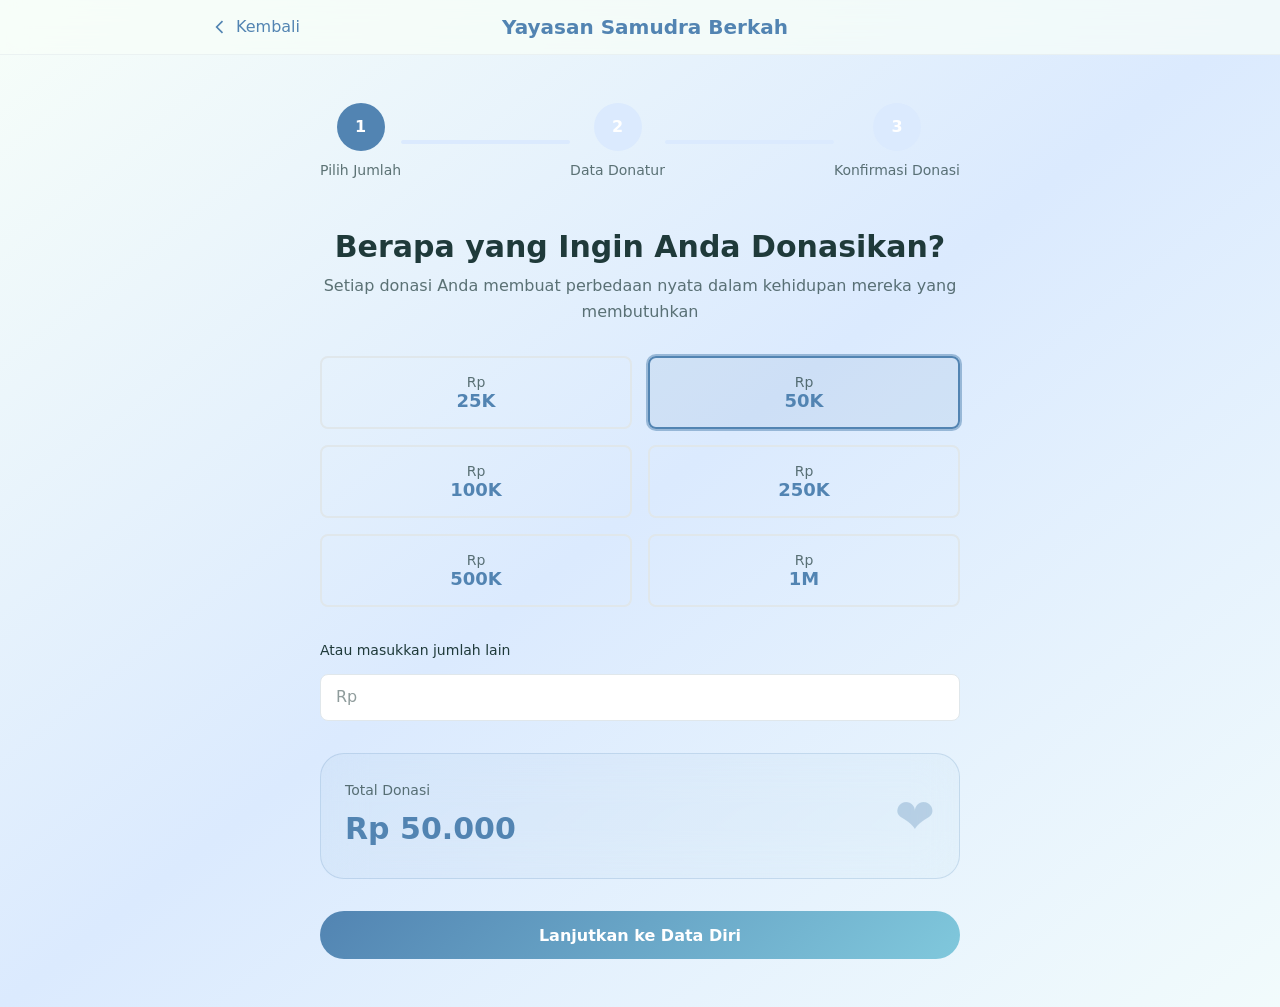
==== commit 69f70845: "Update donate.html" ====
--- a/donate.html
+++ b/donate.html
@@ -46,23 +46,107 @@
   opacity:.5;
   cursor:not-allowed;
 }
+
+/* DONATION HEADER */
+
+.donation-header{
+position:sticky;
+top:0;
+z-index:50;
+backdrop-filter:blur(12px);
+background:rgba(247,254,249,0.75);
+border-bottom:1px solid rgba(224,231,235,0.5);
+}
+
+.donation-nav{
+max-width:900px;
+margin:auto;
+padding:14px 20px;
+display:flex;
+align-items:center;
+justify-content:space-between;
+}
+
+.back-btn{
+display:flex;
+align-items:center;
+gap:6px;
+text-decoration:none;
+color:var(--primary);
+font-weight:500;
+transition:.3s;
+}
+
+.back-btn:hover{
+opacity:.7;
+}
+
+.back-btn svg{
+width:20px;
+height:20px;
+stroke:currentColor;
+stroke-width:2;
+fill:none;
+}
+
+.donation-title{
+font-size:20px;
+font-weight:700;
+color:var(--primary);
+text-align:center;
+flex:1;
+}
+
+.nav-space{
+width:80px;
+}
+
+/* MOBILE */
+
+@media (max-width:640px){
+
+.donation-nav{
+padding:12px 16px;
+}
+
+.donation-title{
+font-size:16px;
+}
+
+.back-btn span{
+display:none;
+}
+
+.back-btn svg{
+width:22px;
+height:22px;
+}
+
+.nav-space{
+width:40px;
+}
+
+}
 </style>
 </head>
 <body>
   <main style="min-height: 100vh; background: linear-gradient(to bottom right, var(--background), rgb(219, 234, 254), rgba(236, 248, 255, 0.5));">
-    <!-- Header with back button -->
-    <div style="position: sticky; top: 0; z-index: 40; border-bottom: 1px solid var(--border); border-color: rgba(224, 231, 235, 0.4); backdrop-filter: blur(12px); background-color: rgba(247, 254, 249, 0.7);">
-      <div style="max-width: 56rem; margin: 0 auto; padding: 1rem; display: flex; align-items: center; justify-content: space-between;">
-        <a href="index.html" style="display: flex; align-items: center; gap: 0.5rem; color: var(--primary); transition: color 0.3s ease; text-decoration: none;" onmouseover="this.style.color='var(--primary)'; this.style.opacity='0.8'" onmouseout="this.style.opacity='1'">
-          <svg style="width: 20px; height: 20px;" fill="none" stroke="currentColor" viewBox="0 0 24 24">
-            <path stroke-linecap="round" stroke-linejoin="round" stroke-width="2" d="M15 19l-7-7 7-7"></path>
+    <header class="donation-header">
+      <div class="donation-nav">
+
+        <a href="index.html" class="back-btn">
+          <svg viewBox="0 0 24 24">
+            <path d="M15 19l-7-7 7-7"></path>
           </svg>
-          <span style="font-weight: 500;">Kembali</span>
+          <span>Kembali</span>
         </a>
-        <h1 style="font-size: 1.5rem; font-weight: 700; text-align: center; flex: 1; color: var(--primary);">Yayasan Samudra Berkah</h1>
-        <div style="width: 80px;"></div>
-      </div>
-    </div>
+
+        <h1 class="donation-title">Yayasan Samudra Berkah</h1>
+
+        <div class="nav-space"></div>
+
+      </div>
+    </header>
 
     <div style="max-width: 42rem; margin: 0 auto; padding: 3rem 1rem;">
 <!-- Progress indicator -->
--- a/css/styles.css
+++ b/css/styles.css
@@ -341,7 +341,6 @@
   font-size: 1.25rem;
   font-weight: 700;
   color: var(--primary);
-  display: none;
 }
 
 @media (min-width: 640px) {
